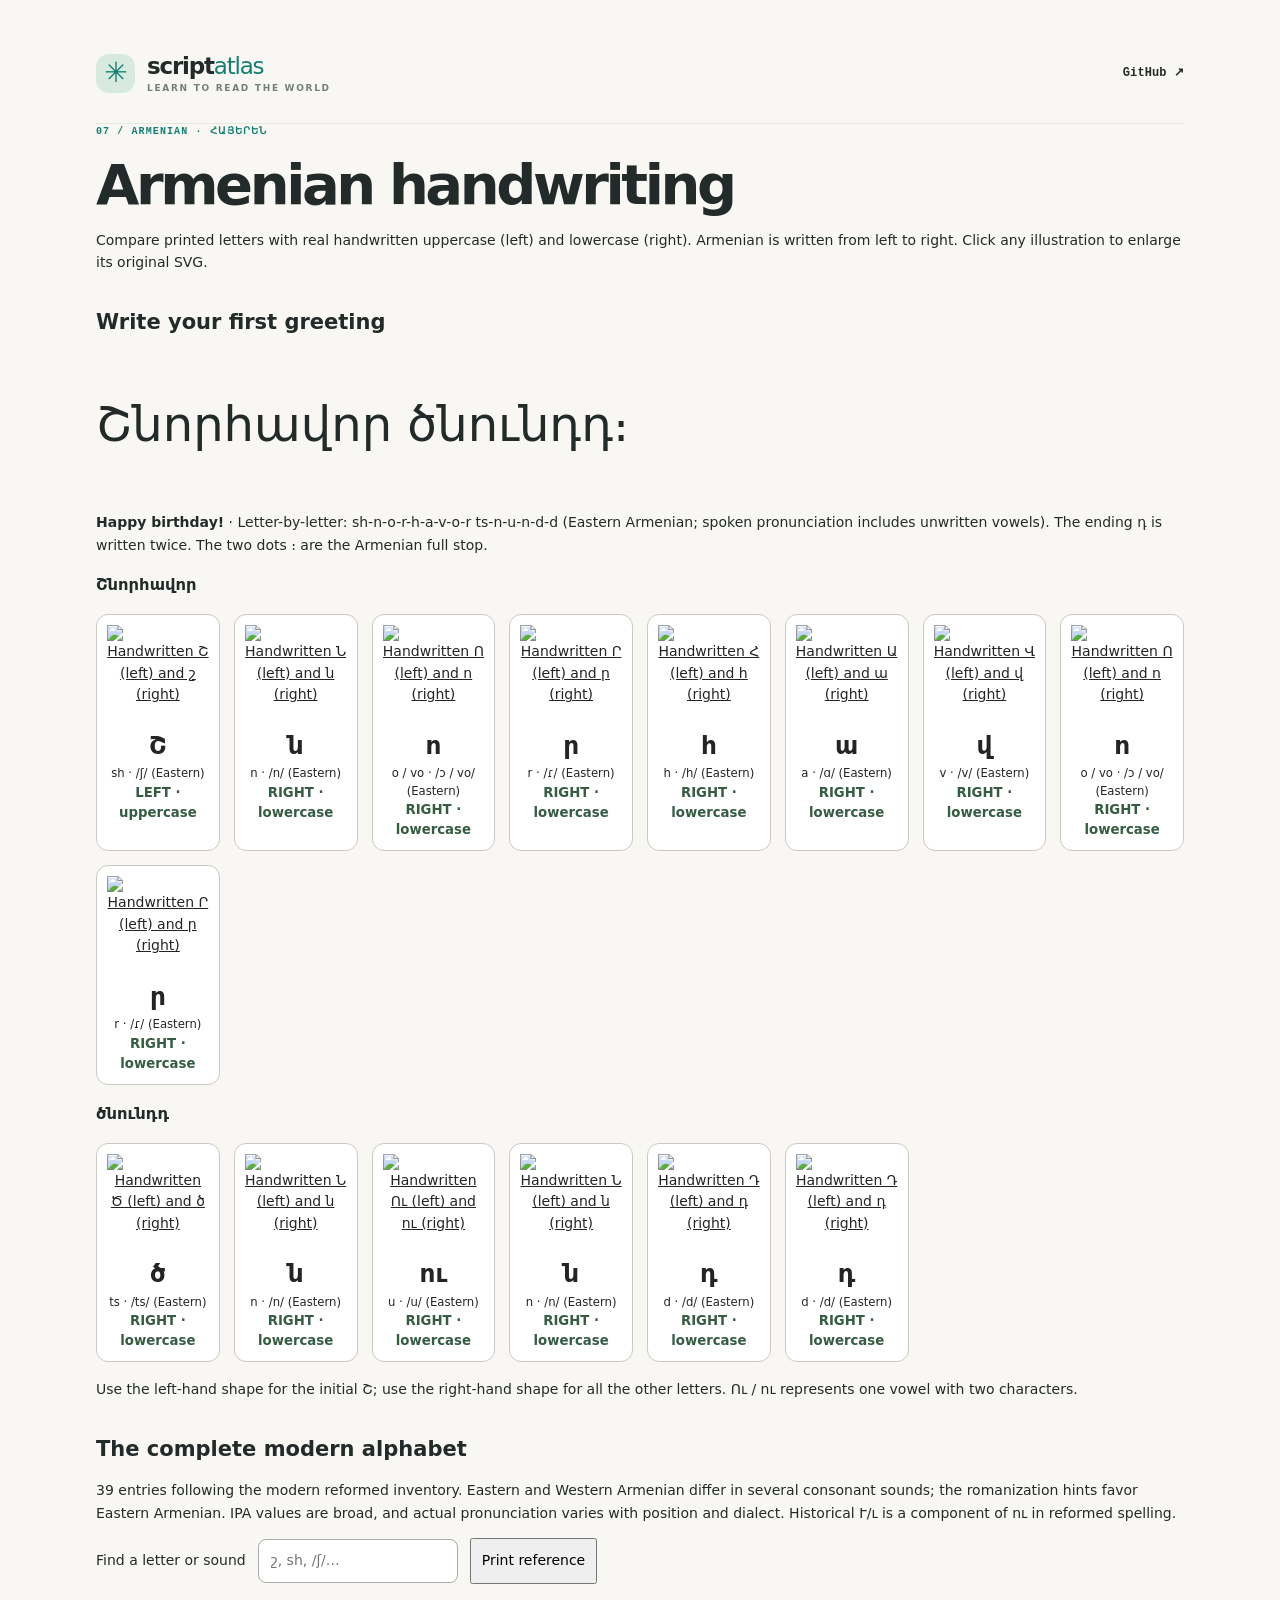
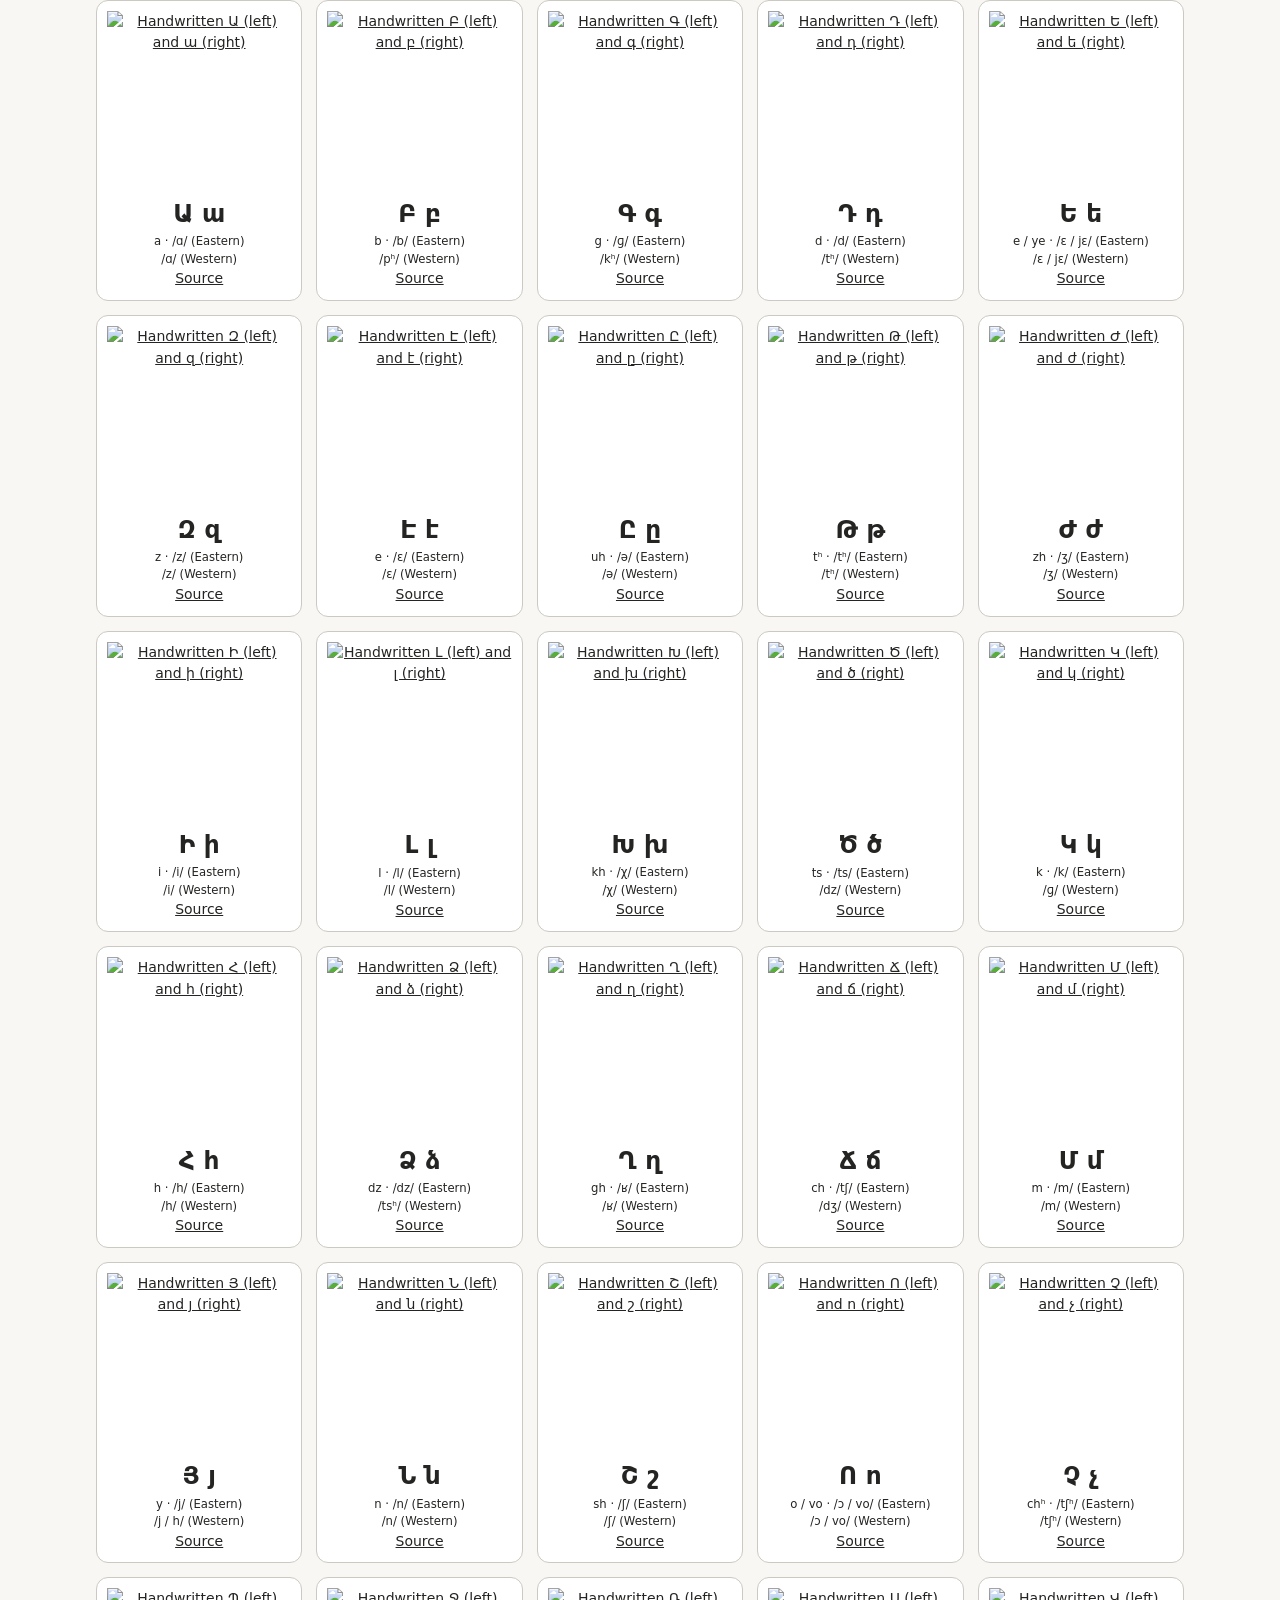
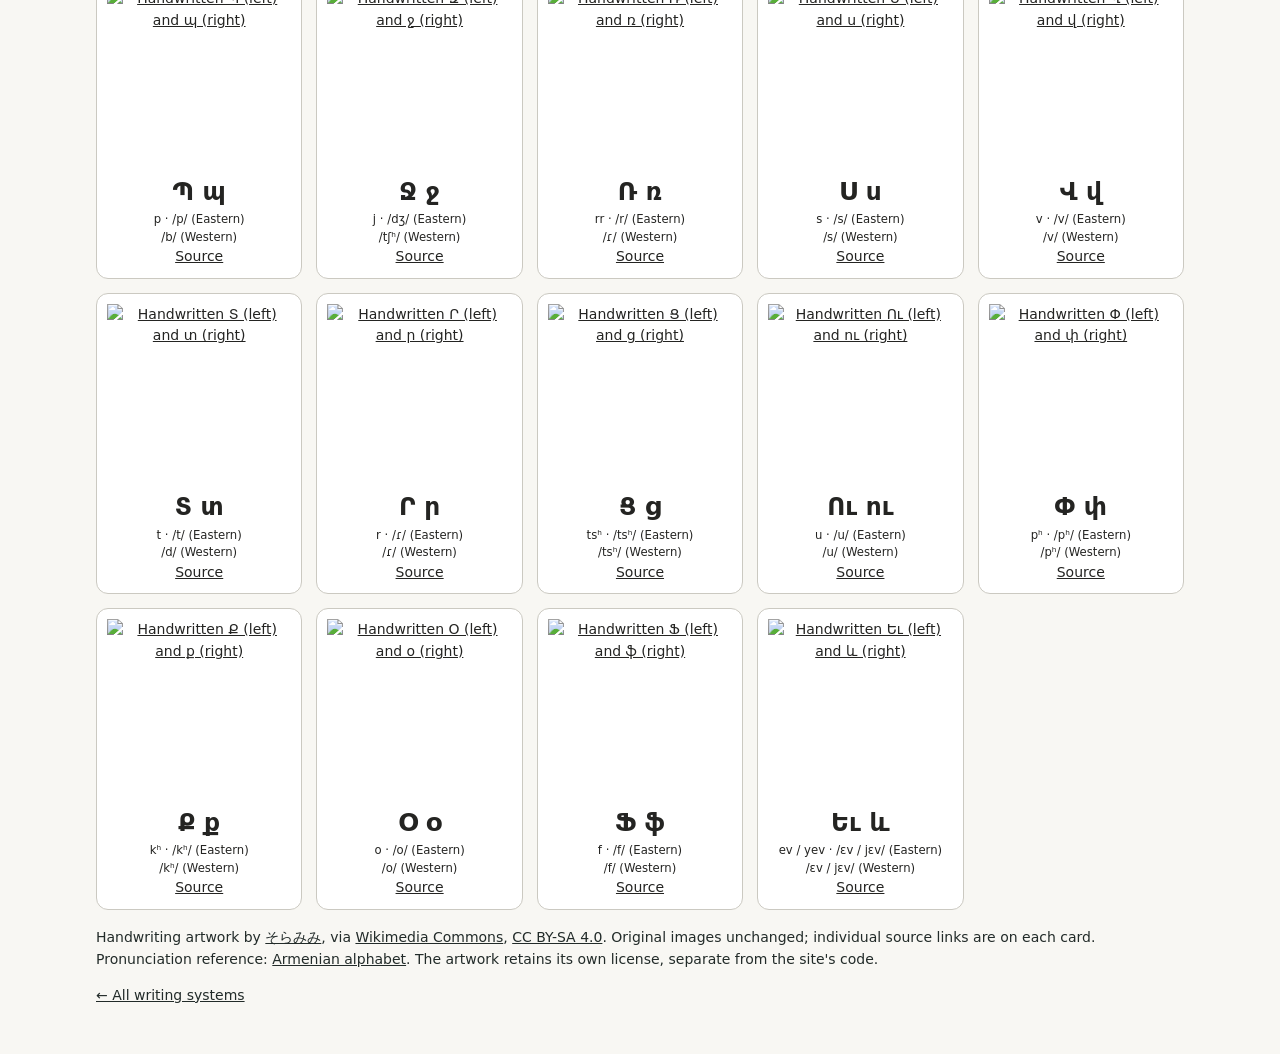
==== armenian/index.html @ c68df203 "Add Armenian handwriting reference and vendor image downloader" ====
<!doctype html>
<html lang="en">
<head>
<meta charset="utf-8">
<meta name="viewport" content="width=device-width, initial-scale=1">
<title>Armenian handwriting · Script Atlas</title>
<link rel="stylesheet" href="../styles.css">
<style>
  .armenian-page { max-width: 1120px; margin: auto; padding: 24px 16px 48px; }
  .armenian-page h1 { font-size: clamp(2rem,5vw,3.5rem); margin: 12px 0; }
  .armenian-page h2 { margin: 32px 0 10px; }
  .armenian-page p { line-height: 1.6; }
  .hand-grid { display:grid; grid-template-columns:repeat(auto-fit,minmax(175px,1fr)); gap:14px; margin:16px 0; }
  .phrase-grid { grid-template-columns:repeat(auto-fill,minmax(120px,1fr)); }
  .hand-card { border:1px solid #cbc9c1; border-radius:12px; padding:10px; background:#fff; color:#242422; text-align:center; min-width:0; }
  .hand-card img { display:block; width:100%; height:auto; aspect-ratio:1; background:white; }
  .hand-card strong { font-size:1.55rem; display:block; }
  .hand-card small { display:block; line-height:1.5; }
  .hand-card a { color:#242422; }
  .case-label { font-weight:700; font-size:.83rem; color:#365c42; }
  .phrase { font-size:clamp(1.7rem,5vw,3rem); line-height:1.5; }
  .hand-controls { display:flex; flex-wrap:wrap; gap:12px; align-items:center; }
  .hand-controls input { padding:10px 12px; border:1px solid #aaa; border-radius:8px; color:#222; background:white; min-width:0; }
  .hand-controls button { padding:10px; cursor:pointer; }
  @media(max-width:420px){.hand-grid{grid-template-columns:repeat(2,minmax(0,1fr));gap:8px}.hand-card{padding:6px}}
  @media print { .hand-controls, .site-header, .back-link {display:none!important} .hand-card {break-inside:avoid} .hand-grid {grid-template-columns:repeat(5,1fr)} }
</style>
<script src="handwriting.js" defer></script>
</head>
<body>
<div class="armenian-page">
<header class="site-header"><a class="brand" href="../"><span class="brand-glyph">✳</span><span>script<span class="brand-light">atlas</span><small>learn to read the world</small></span></a><a class="github-link" href="https://github.com/aeirya/learn-writing-systems">GitHub ↗</a></header>
<main>
<p class="kicker">07 / ARMENIAN · ՀԱՅԵՐԵՆ</p>
<h1>Armenian handwriting</h1>
<p>Compare printed letters with real handwritten uppercase (left) and lowercase (right). Armenian is written from left to right. Click any illustration to enlarge its original SVG.</p>
<section aria-labelledby="birthday">
<h2 id="birthday">Write your first greeting</h2>
<p class="phrase" lang="hy">Շնորհավոր ծնունդդ։</p>
<p><strong>Happy birthday!</strong> · Letter-by-letter: sh-n-o-r-h-a-v-o-r ts-n-u-n-d-d (Eastern Armenian; spoken pronunciation includes unwritten vowels). The ending դ is written twice. The two dots ։ are the Armenian full stop.</p>
<h3 lang="hy">Շնորհավոր</h3><div class="hand-grid phrase-grid" id="word-one"></div>
<h3 lang="hy">ծնունդդ</h3><div class="hand-grid phrase-grid" id="word-two"></div>
<p>Use the left-hand shape for the initial Շ; use the right-hand shape for all the other letters. Ու / ու represents one vowel with two characters.</p>
</section>
<section aria-labelledby="alphabet">
<h2 id="alphabet">The complete modern alphabet</h2>
<p>39 entries following the modern reformed inventory. Eastern and Western Armenian differ in several consonant sounds; the romanization hints favor Eastern Armenian. IPA values are broad, and actual pronunciation varies with position and dialect. Historical Ւ/ւ is a component of ու in reformed spelling.</p>
<div class="hand-controls"><label for="filter">Find a letter or sound</label><input type="search" id="filter" placeholder="շ, sh, /ʃ/…"><button type="button" id="print">Print reference</button></div>
<div id="alphabet-grid" class="hand-grid"></div>
<p id="empty" hidden>No matching letters.</p>
</section>
<footer>
<p>Handwriting artwork by <a href="https://commons.wikimedia.org/wiki/User:%E3%81%9D%E3%82%89%E3%81%BF%E3%81%BF">そらみみ</a>, via <a href="https://commons.wikimedia.org/wiki/Category:Armenian_handwritten_upper-_and_lower-case_pairs_with_font_lines">Wikimedia Commons</a>, <a href="https://creativecommons.org/licenses/by-sa/4.0/">CC BY-SA 4.0</a>. Original images unchanged; individual source links are on each card. Pronunciation reference: <a href="https://en.wikipedia.org/wiki/Armenian_alphabet#Alphabet">Armenian alphabet</a>. The artwork retains its own license, separate from the site's code.</p>
<a class="back-link" href="../">← All writing systems</a>
</footer>
</main></div>
</body>
</html>
---- styles.css ----
:root{color-scheme:light;--bg:#f8f7f3;--surface:#fff;--ink:#222b29;--muted:#72807c;--line:#e6e7e1;--accent:#167e70;--accent-soft:#e2f4ed;--orange:#ee925c;--blue:#5586b8;--shadow:0 5px 24px rgba(28,40,33,.035);--font: "DM Sans",system-ui,-apple-system,sans-serif;--mono:"IBM Plex Mono",ui-monospace,monospace}
*{box-sizing:border-box}html{scroll-behavior:smooth}body{margin:0;background:var(--bg);color:var(--ink);font:14px/1.55 var(--font)}button,input{font:inherit}button{cursor:pointer}button:focus-visible,a:focus-visible,input:focus-visible{outline:3px solid #64b8a7;outline-offset:3px}a{color:inherit}.site-shell{max-width:1500px;margin:auto;padding:0 54px}.site-header{display:flex;align-items:center;justify-content:space-between;min-height:100px;border-bottom:1px solid var(--line)}.brand{text-decoration:none;display:flex;align-items:center;gap:12px;font-size:23px;font-weight:700;letter-spacing:-1.2px;line-height:1.08}.brand-glyph{display:flex;width:39px;height:39px;align-items:center;justify-content:center;border-radius:13px;background:#d8eae0;color:#167e70;font-size:28px;font-weight:400}.brand-light{font-weight:400;color:var(--accent)}.brand small{display:block;font-size:9px;letter-spacing:1.7px;font-weight:700;color:var(--muted);margin-top:5px;text-transform:uppercase}.header-actions{display:flex;align-items:center;gap:24px}.header-meta,.github-link,.kicker,.search-label,.section-label,.stat-box span,.footer{font-family:var(--mono);font-size:10px;letter-spacing:1.1px}.header-meta{color:var(--muted)}.github-link{text-decoration:none;font-weight:600;letter-spacing:.1px;font-size:12px}.github-link:hover{color:var(--accent)}.icon-btn{width:35px;height:35px;background:var(--surface);border:1px solid var(--line);border-radius:10px;color:var(--ink);font-size:20px}.intro{display:flex;position:relative;justify-content:space-between;align-items:center;min-height:287px;padding:40px 8px 42px;overflow:hidden}.kicker{font-weight:600;color:var(--accent);margin:0 0 14px}.spark{color:var(--orange)}h1{font-size:clamp(39px,4.1vw,64px);letter-spacing:-3.4px;font-weight:700;line-height:1.09;margin:0}h1 em{font-style:normal;color:var(--accent)}.intro-copy{max-width:590px;font-size:14px;color:#64716c;line-height:1.8;margin:19px 0 0}.intro-decor{position:relative;display:flex;align-items:center;gap:0;justify-content:flex-end;width:35%;height:205px;flex-shrink:0;color:#a3b8ab}.intro-decor span{position:absolute;font:700 104px Georgia,serif;opacity:.63;transform:rotate(-11deg)}.intro-decor span:nth-child(1){right:225px;top:-23px;color:#9dcbbc}.intro-decor span:nth-child(2){right:124px;top:40px;color:#e1bb96;font-family:"Noto Nastaliq Urdu",serif}.intro-decor span:nth-child(3){right:45px;top:-30px;color:#b1b7d2}.intro-decor span:nth-child(4){right:0;top:75px;color:#bcc0a1}.script-nav{display:flex;gap:5px;overflow-x:auto;border-bottom:1px solid var(--line);padding:0 0 0;scrollbar-width:thin}.script-tab{border:0;border-bottom:3px solid transparent;display:inline-flex;align-items:center;justify-content:center;gap:11px;padding:15px 19px 18px;white-space:nowrap;background:none;color:#7c8982;font-size:21px;line-height:1.2;transition:color .2s,background .2s}.script-tab span{font:600 13px var(--font)}.script-tab:hover{color:var(--accent);background:var(--accent-soft)}.script-tab.active{color:var(--accent);border-bottom-color:var(--accent);background:linear-gradient(0deg,rgba(18,124,105,.055),transparent)}.compare-tab{margin-left:auto}.workspace{display:grid;grid-template-columns:268px minmax(0,1fr);gap:32px;padding:32px 0 50px}.sidebar{display:flex;flex-direction:column;gap:17px}.panel{border:1px solid var(--line);border-radius:15px;background:var(--surface);padding:22px;box-shadow:var(--shadow)}.panel-head{display:flex;justify-content:space-between;align-items:center;margin-bottom:21px}.panel h2{font-size:16px;margin:0;letter-spacing:-.45px}.quiet-btn{border:0;background:none;color:var(--accent);font-weight:600;font-size:12px}.search-label,.section-label{display:block;color:#8a9790;font-size:10px;font-weight:600;margin-bottom:11px}.search-wrap{display:flex;align-items:center;background:var(--bg);border:1px solid var(--line);border-radius:9px;margin-bottom:24px;color:#9ca8a0}.search-wrap span{font-size:23px;padding:0 0 2px 13px}.search-wrap input{width:100%;min-width:0;border:none;background:transparent;padding:12px 10px;outline:none;color:var(--ink);font-size:12px}.search-wrap:focus-within{border-color:var(--accent)}.filter-list{display:flex;flex-direction:column;gap:8px}.filter-list label{display:flex;align-items:center;gap:12px;cursor:pointer;font-size:12px;padding:6px 0}.filter-list input{appearance:none;width:16px;height:16px;border:1.5px solid #b7c6be;border-radius:50%;margin:0;position:relative;flex-shrink:0}.filter-list input:checked{border:5px solid var(--accent)}.divider{height:1px;background:var(--line);margin:25px 0}.setting{display:flex;align-items:center;justify-content:space-between;gap:10px;margin:0 0 17px;cursor:pointer;font-size:12px;font-weight:600}.setting:last-child{margin-bottom:0}.setting small{display:block;font-weight:400;color:var(--muted);margin-top:2px;font-size:10px;line-height:1.4}.setting input{appearance:none;width:31px;height:18px;flex-shrink:0;border-radius:15px;background:#d9dfdb;position:relative;transition:background .2s;cursor:pointer}.setting input:before{content:"";position:absolute;background:white;width:12px;height:12px;top:3px;left:3px;border-radius:50%;transition:transform .2s;box-shadow:0 1px 3px #0002}.setting input:checked{background:var(--accent)}.setting input:checked:before{transform:translateX(13px)}.practice-panel{background:#e9f2eb;border-color:#dce9dd}.practice-panel .panel-head{margin-bottom:3px}.practice-lead{font-size:12px;color:#687b70;margin:0}.mini-star{color:var(--accent);font-size:22px}.practice-char{height:129px;display:flex;justify-content:center;align-items:center;font-family:Georgia,serif;font-size:69px;line-height:1.7;color:#226755;direction:auto}.practice-answer{text-align:center;min-height:46px;font-size:12px;color:#516d5f;display:flex;align-items:center;justify-content:center}.practice-actions{display:flex;gap:6px}.primary-btn,.secondary-btn{padding:10px 10px;border-radius:8px;font-weight:700;font-size:11px;border:1px solid var(--accent)}.primary-btn{background:var(--accent);color:white;flex:1}.secondary-btn{background:transparent;color:var(--accent)}.primary-btn:hover{filter:brightness(.94)}.tiny-note{text-align:center;color:#809286;font-size:10px;margin:12px 0 0}.content{min-width:0}.script-heading{display:flex;justify-content:space-between;align-items:center;gap:22px;margin-bottom:23px}.script-heading h2{font-size:clamp(25px,2.8vw,36px);line-height:1.2;letter-spacing:-1.2px;margin:0}.script-heading .kicker{margin-bottom:7px}.script-desc{color:var(--muted);max-width:650px;line-height:1.7;margin:11px 0 0;font-size:13px}.stat-box{border:1px solid var(--line);background:var(--surface);border-radius:11px;min-width:94px;height:89px;display:flex;flex-direction:column;align-items:center;justify-content:center;flex-shrink:0}.stat-box strong{font-family:var(--mono);font-size:30px;color:var(--accent);font-weight:600;line-height:1.2}.stat-box span{color:var(--muted);font-size:9px;margin-top:4px}.insight-strip{display:grid;grid-template-columns:repeat(3,minmax(0,1fr));gap:12px;margin-bottom:25px}.insight{border:1px solid var(--line);border-radius:12px;background:#ffffffa8;padding:17px;min-height:99px}.insight .insight-icon{color:var(--accent);font-size:17px;display:block;line-height:1}.insight h3{font-size:12px;margin:9px 0 3px}.insight p{font-size:11px;line-height:1.5;margin:0;color:var(--muted)}.toolbar{display:flex;justify-content:space-between;align-items:center;border-bottom:1px solid var(--line);margin-bottom:17px;padding-bottom:13px;gap:10px}.count-text{font-size:12px;color:var(--muted)}.count-text strong{font-family:var(--mono);color:var(--ink);font-size:15px}.count-text #savedCount{color:var(--accent);margin-left:10px}.view-switch{display:flex;border:1px solid var(--line);border-radius:9px;background:var(--surface);padding:3px}.view-switch button{border:0;padding:7px 12px;background:none;color:var(--muted);font-size:11px;border-radius:6px}.view-switch button[aria-pressed="true"]{background:var(--accent-soft);color:var(--accent);font-weight:700}.letter-grid{display:grid;grid-template-columns:repeat(auto-fill,minmax(168px,1fr));gap:12px}.letter-card{min-width:0;border:1px solid var(--line);border-radius:12px;background:var(--surface);padding:13px 15px 14px;box-shadow:var(--shadow);position:relative;display:flex;flex-direction:column;transition:border-color .15s,transform .15s}.letter-card:hover{border-color:#b6d8c9;transform:translateY(-2px)}.card-top{display:flex;align-items:center;justify-content:space-between;min-height:23px}.card-index{font:500 10px var(--mono);color:#abb3ae}.card-actions{display:flex;gap:4px}.card-actions button{border:0;color:#a0aca5;background:none;font-size:17px;padding:0 3px;line-height:1.1}.card-actions button:hover,.card-actions button.is-saved{color:#d39b37}.card-actions .copy-btn:hover{color:var(--accent)}.card-letter{height:92px;display:flex;align-items:center;justify-content:center;font:600 52px/1.55 Georgia,serif;direction:auto;overflow:visible;word-break:break-word}.urdu-font{font-family:"Noto Nastaliq Urdu","Noto Naskh Arabic",serif!important;font-weight:400!important;line-height:2.4!important}.sorani-font{font-family:"Noto Naskh Arabic",serif!important;line-height:1.8!important}.hebrew-font{font-family:"Noto Sans Hebrew",serif!important;line-height:1.4!important}.letter-card .urdu-font{font-size:40px;line-height:2.2!important}.letter-card .sorani-font{font-size:53px}.letter-card .hebrew-font{font-size:51px}.card-name{font-weight:700;font-size:13px;margin:3px 0 1px}.card-sound{font:500 11px var(--mono);color:var(--accent);min-height:19px}.card-example{border-top:1px solid var(--line);padding-top:9px;margin-top:13px;display:flex;align-items:center;gap:8px;justify-content:space-between;min-height:37px;font-size:11px;color:var(--muted)}.card-example .native-example{font-size:16px;color:var(--ink)}.card-example .urdu-font{font-size:15px;line-height:2.2!important}.card-example .sorani-font{font-size:20px}.card-example .hebrew-font{font-size:16px}.card-persian{font-size:11px;color:#8c9291;margin-top:8px;min-height:17px}.persian-script{font-family:"Noto Naskh Arabic",serif;direction:rtl;font-size:17px;color:#b7815b}.card-note{font-size:10px;color:#87918e;margin:6px 0 0;line-height:1.5}.kind-tag{color:#7d9290;font:500 9px var(--mono);letter-spacing:.2px}.letter-card .study-hidden .hint-content{filter:blur(5px);user-select:none}.letter-card .study-hidden.revealed .hint-content{filter:none;user-select:auto}.reveal-hint{border:none;background:var(--accent-soft);border-radius:5px;color:var(--accent);font-size:10px;padding:5px 8px;margin-top:8px;align-self:flex-start}.table-scroll{overflow-x:auto;background:var(--surface);border:1px solid var(--line);border-radius:12px}.alphabet-table{border-collapse:collapse;width:100%;min-width:670px;font-size:12px}.alphabet-table th{text-align:left;padding:13px 15px;background:var(--accent-soft);color:#496c61;font:600 10px var(--mono);letter-spacing:.5px;white-space:nowrap}.alphabet-table td{padding:11px 15px;border-top:1px solid var(--line);vertical-align:middle}.alphabet-table tr:hover td{background:var(--bg)}.alphabet-table .table-glyph{font-size:26px;line-height:1.5;min-width:75px}.alphabet-table .table-glyph.urdu-font{font-size:22px;line-height:2.2!important}.alphabet-table .table-glyph.sorani-font{font-size:28px}.alphabet-table .table-glyph.hebrew-font{font-size:27px}.alphabet-table .table-native{font-size:17px}.alphabet-table .table-native.urdu-font{font-size:15px;line-height:2!important}.alphabet-table .table-native.hebrew-font{font-size:17px}.alphabet-table .table-native.sorani-font{font-size:19px}.alphabet-table .save-btn{border:0;background:transparent;color:#b8c3bd;font-size:20px}.alphabet-table .save-btn.is-saved{color:#d69d32}.reading-note{background:#f0f2ed;border-left:3px solid #a3c5b4;border-radius:0 8px 8px 0;color:#6d7d74;font-size:11px;line-height:1.7;padding:12px 15px;margin-top:22px}.empty-state{padding:60px 20px;text-align:center;border:1px dashed var(--line);border-radius:12px;color:var(--muted)}.compare-view{padding:36px 0 60px}.sound-pills{display:flex;flex-wrap:wrap;gap:8px;margin:30px 0 26px}.sound-pills button{border:1px solid var(--line);border-radius:99px;padding:8px 15px;font:600 13px var(--mono);background:var(--surface);color:var(--ink)}.sound-pills button.active{background:var(--accent);color:white;border-color:var(--accent)}.compare-grid{display:grid;grid-template-columns:repeat(3,minmax(0,1fr));gap:14px}.compare-card{background:var(--surface);border:1px solid var(--line);border-radius:13px;padding:20px;min-height:175px}.compare-card small{color:var(--muted);font:600 11px var(--mono)}.compare-glyph{font:500 55px Georgia,serif;color:var(--accent);min-height:85px;display:flex;align-items:center;line-height:1.7}.compare-gloss{font-size:12px;color:var(--muted)}.footer{display:flex;justify-content:space-between;align-items:center;border-top:1px solid var(--line);padding:24px 0 35px;color:var(--muted);font-size:10px;gap:16px}.footer-sep{color:var(--accent)}.toast{position:fixed;bottom:22px;left:50%;transform:translate(-50%,15px);opacity:0;pointer-events:none;background:#1f3d33;color:white;padding:10px 19px;border-radius:100px;font-size:12px;box-shadow:0 7px 30px #0002;transition:opacity .2s,transform .2s;z-index:4}.toast.show{opacity:1;transform:translate(-50%,0)}[hidden]{display:none!important}
body.dark{color-scheme:dark;--bg:#15201e;--surface:#1c2a27;--ink:#e7f0eb;--muted:#a3b2ab;--line:#33443e;--accent:#65d2b7;--accent-soft:#274439;--shadow:0 5px 24px #0002}body.dark .intro-copy{color:var(--muted)}body.dark .header-meta{color:var(--muted)}body.dark .brand-glyph{background:#284b40}body.dark .insight{background:var(--surface)}body.dark .practice-panel{background:#213d34;border-color:#315a4a}body.dark .practice-lead,body.dark .practice-answer{color:#b8d4c6}body.dark .reading-note{background:#1f312a;color:var(--muted)}body.dark .search-wrap{color:var(--muted)}body.dark .alphabet-table th{color:var(--accent)}body.dark .letter-card:hover{border-color:#5b9c81}body.dark .card-persian{color:var(--muted)}
@media(max-width:1050px){.site-shell{padding:0 28px}.workspace{grid-template-columns:235px minmax(0,1fr);gap:20px}.script-tab{padding:13px}.letter-grid{grid-template-columns:repeat(auto-fill,minmax(155px,1fr))}.intro-decor{opacity:.45}}@media(max-width:760px){.site-shell{padding:0 16px}.site-header{min-height:76px}.header-meta{display:none}.intro{min-height:auto;padding:31px 0 37px}.intro-decor{display:none}h1{letter-spacing:-2px}.script-nav{margin:0 -16px;padding-left:16px}.workspace{grid-template-columns:1fr;padding-top:20px}.sidebar{display:grid;grid-template-columns:1fr 1fr;align-items:start;gap:12px}.panel{padding:17px}.script-heading{margin-top:8px}.insight-strip{grid-template-columns:1fr 1fr}.insight:last-child{grid-column:1/-1}.compare-grid{grid-template-columns:repeat(2,minmax(0,1fr))}.footer{flex-wrap:wrap}.script-tab{gap:7px}.script-tab span{font-size:11px}}@media(max-width:540px){.sidebar{grid-template-columns:1fr}.panel:first-child{display:grid;grid-template-columns:1fr 1fr;gap:0 16px}.panel:first-child .panel-head,.panel:first-child .divider,.panel:first-child .section-label,.panel:first-child .search-label,.panel:first-child .search-wrap{grid-column:1/-1}.panel:first-child .filter-list{grid-column:1/-1;display:grid;grid-template-columns:1fr 1fr;margin-bottom:7px}.panel:first-child .setting{grid-column:1/-1}.practice-panel .practice-char{height:95px}.letter-grid{grid-template-columns:repeat(2,minmax(0,1fr));gap:9px}.letter-card{padding:10px 11px}.card-letter{height:83px;font-size:46px}.card-persian{font-size:10px}.script-heading h2{font-size:26px}.stat-box{min-width:71px;height:75px}.stat-box strong{font-size:24px}.insight-strip{gap:8px}.insight{padding:13px}.compare-grid{gap:8px}.compare-card{padding:13px;min-height:145px}.compare-glyph{font-size:43px}.toolbar{flex-wrap:wrap}.github-link{font-size:10px}.header-actions{gap:12px}}
@media(prefers-reduced-motion:reduce){*{scroll-behavior:auto!important;transition:none!important}}

/* Optional schematic joining-shape previews for Arabic-derived scripts. */
.join-forms{display:grid;grid-template-columns:repeat(4,minmax(0,1fr));gap:3px;margin-top:12px;padding-top:9px;border-top:1px dashed var(--line);direction:ltr}
.join-form{display:flex;flex-direction:column;align-items:center;justify-content:flex-start;min-width:0}
.join-form small{font:500 8px var(--mono);color:var(--muted)}
.join-form span{display:flex;align-items:center;justify-content:center;min-height:41px;font-size:20px;white-space:nowrap;color:var(--accent);line-height:1.9!important}
.join-form span.urdu-font{font-size:16px;line-height:2.5!important;min-height:53px}
.alphabet-table .join-forms{margin:0;padding:0;min-width:165px;border:0}
.alphabet-table .join-form span{font-size:17px}
.alphabet-table .join-form span.urdu-font{font-size:15px}
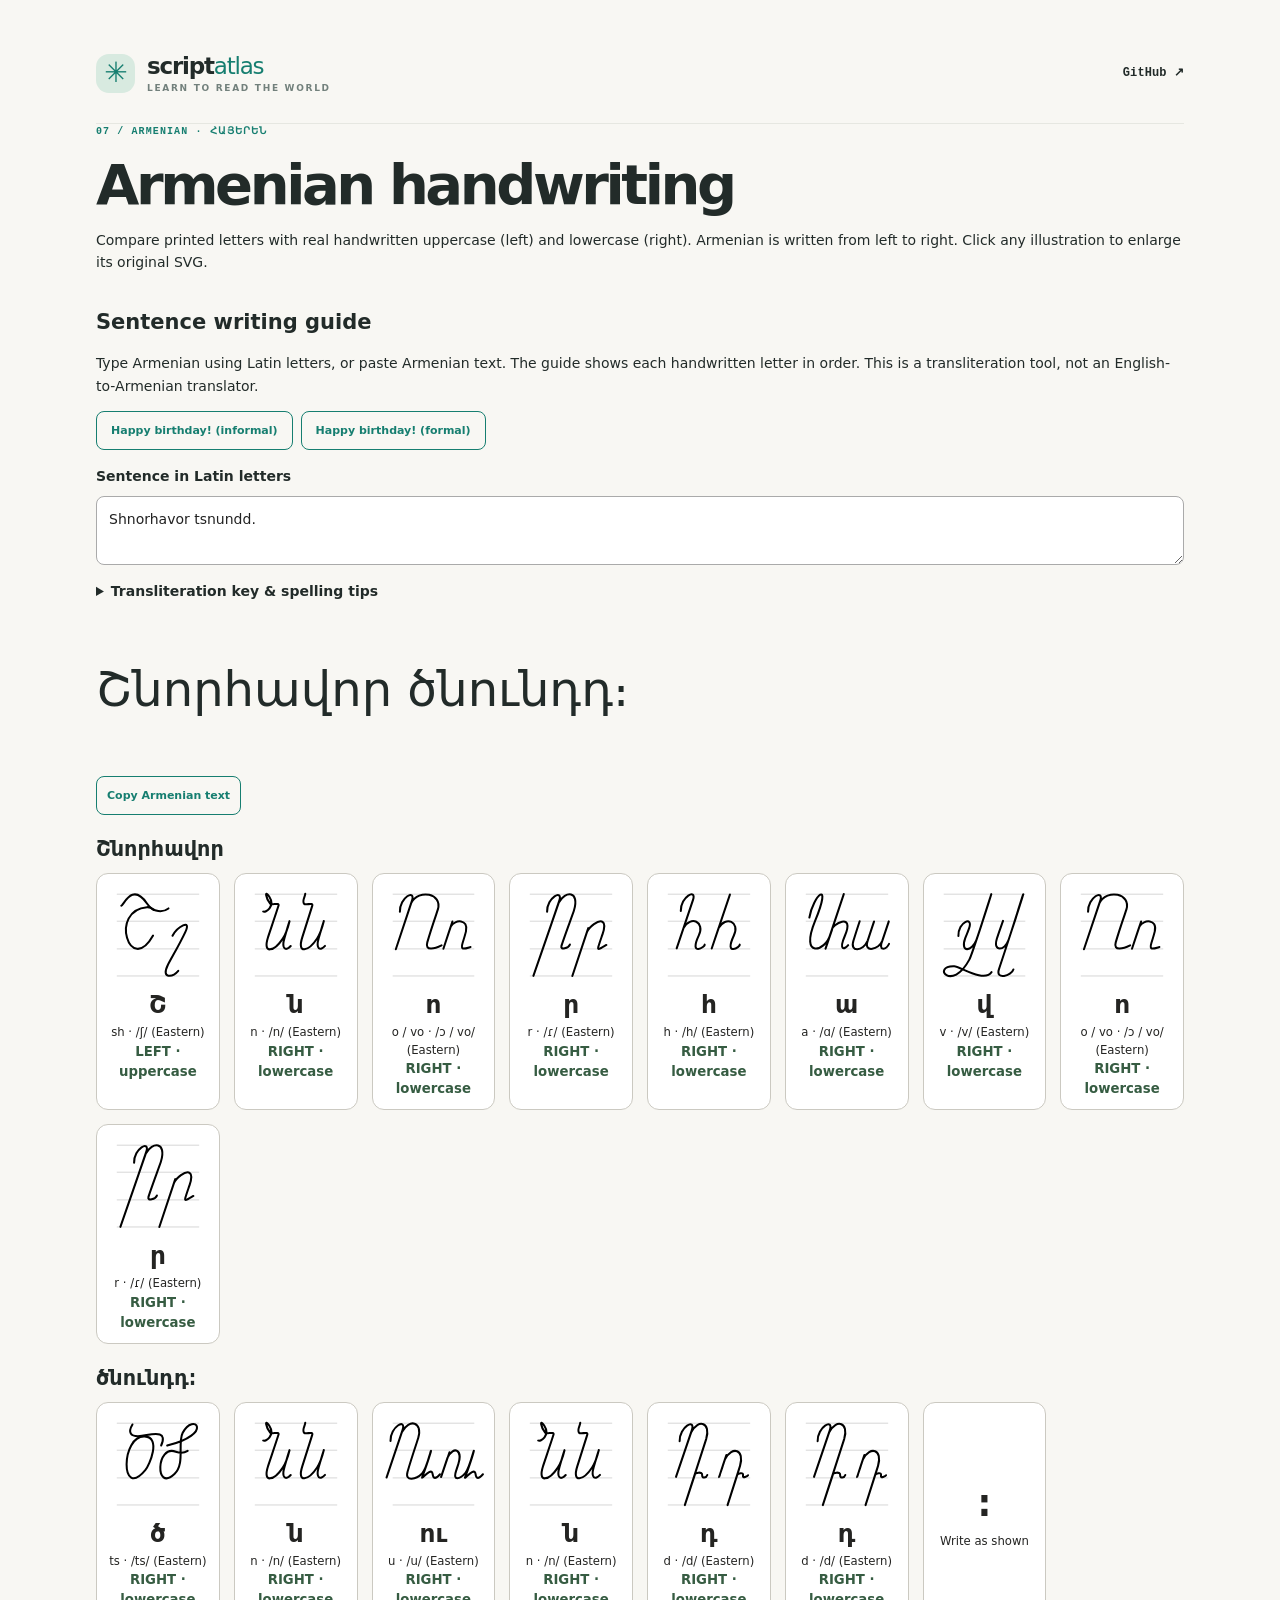
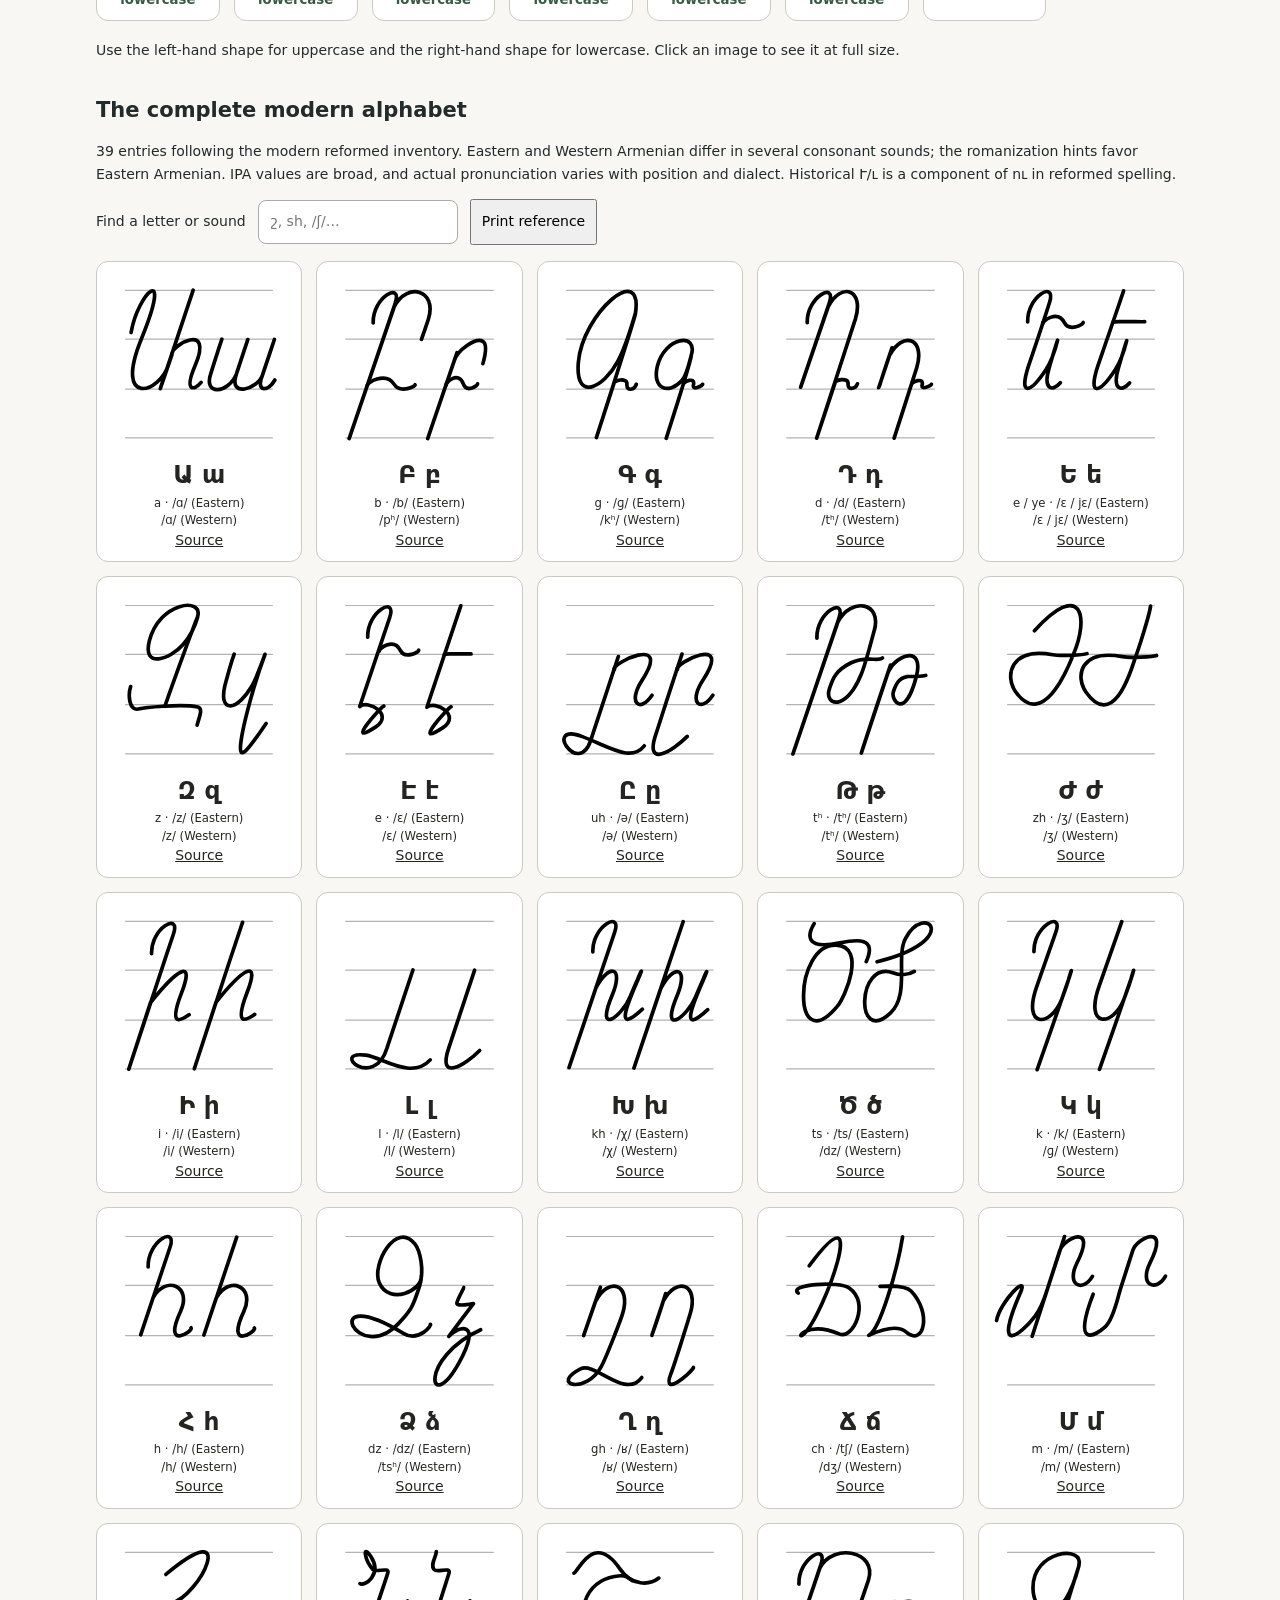
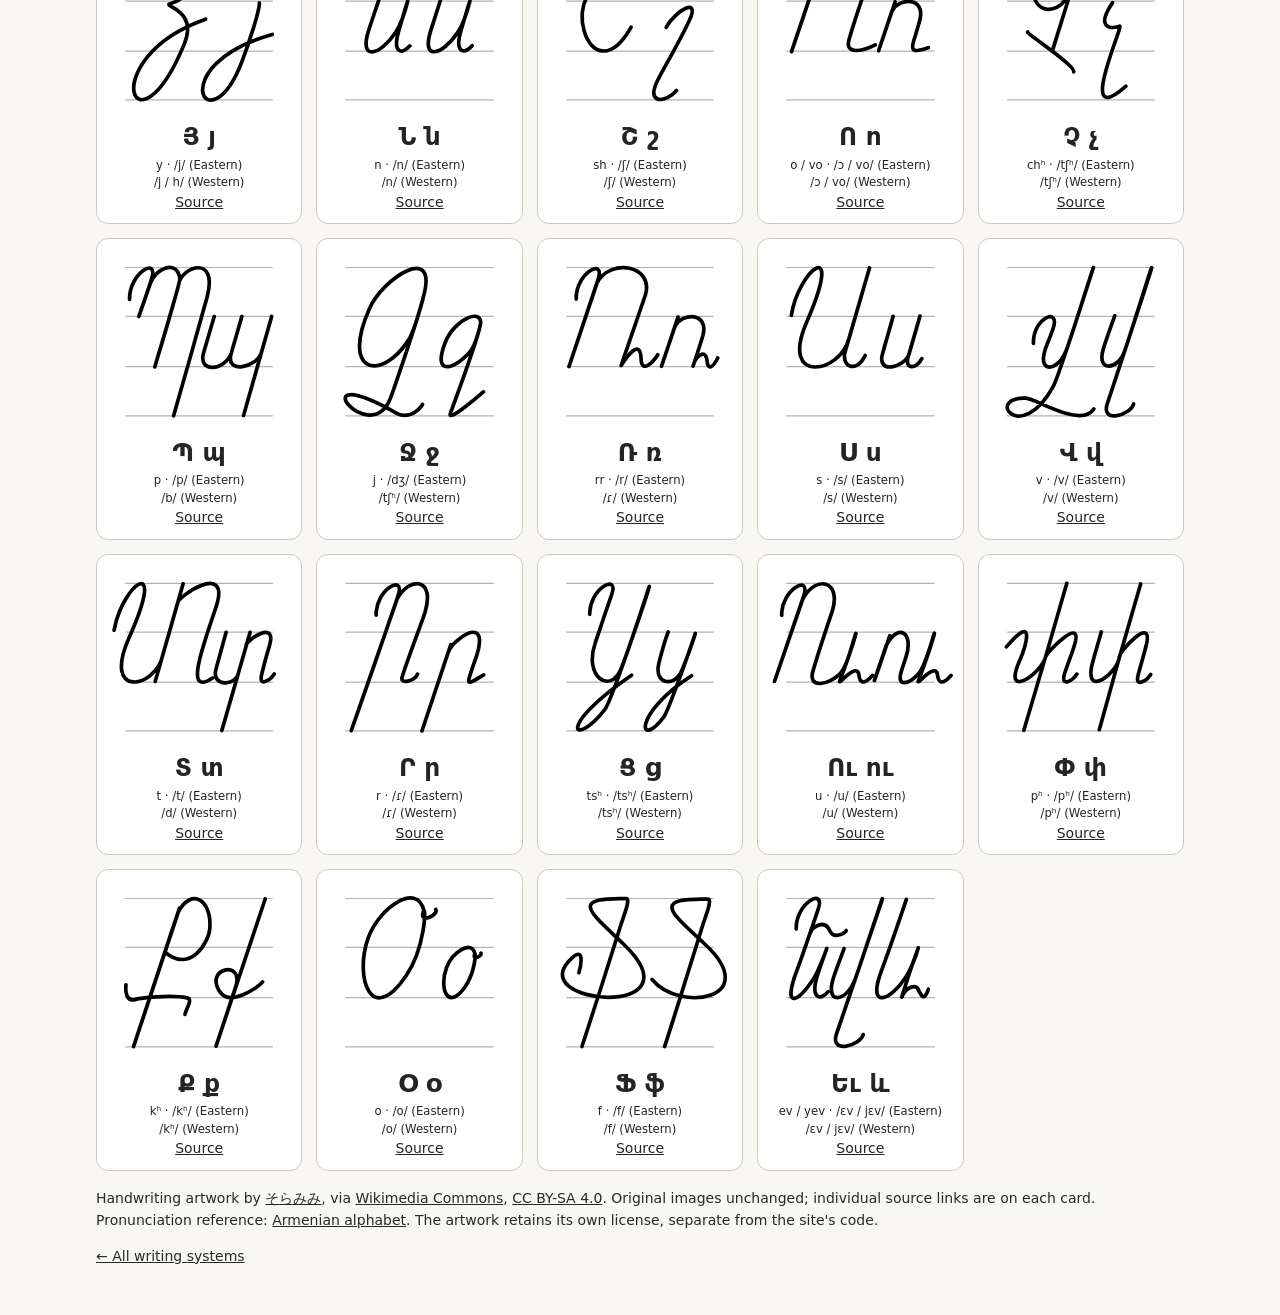
==== commit 9dd28ad1: "Make Armenian handwriting showcase an interactive sentence guide" ====
--- a/armenian/index.html
+++ b/armenian/index.html
@@ -22,6 +22,22 @@
   .hand-controls { display:flex; flex-wrap:wrap; gap:12px; align-items:center; }
   .hand-controls input { padding:10px 12px; border:1px solid #aaa; border-radius:8px; color:#222; background:white; min-width:0; }
   .hand-controls button { padding:10px; cursor:pointer; }
+  .guide-presets { display:flex; flex-wrap:wrap; gap:8px; margin:14px 0; }
+  .guide-presets button { padding:10px 14px; border-radius:8px; cursor:pointer; }
+  .guide-input { display:grid; gap:8px; margin:16px 0; }
+  .guide-input textarea { width:100%; box-sizing:border-box; padding:12px; border:1px solid #aaa; border-radius:8px; background:#fff; color:#222; font:inherit; resize:vertical; }
+  .roman-help { margin:12px 0; }
+  .roman-help summary { cursor:pointer; font-weight:600; }
+  .roman-key { display:flex; flex-wrap:wrap; gap:6px; }
+  .roman-key span { border:1px solid #aaa; border-radius:5px; padding:4px 7px; font-size:.9rem; }
+  .guide-word { margin:18px 0; }
+  .guide-word h3 { font-size:1.3rem; margin:0 0 8px; }
+  .guide-word .hand-grid { margin:0; }
+  .symbol-card { display:flex; flex-direction:column; align-items:center; justify-content:center; min-height:95px; }
+  .symbol-card strong { font-size:2.4rem; }
+  #sentence-warning { color:#98511a; font-weight:600; }
+  #sentence-preview { overflow-wrap:anywhere; }
+  @media print { .guide-presets, .guide-input, .roman-help {display:none!important} }
   @media(max-width:420px){.hand-grid{grid-template-columns:repeat(2,minmax(0,1fr));gap:8px}.hand-card{padding:6px}}
   @media print { .hand-controls, .site-header, .back-link {display:none!important} .hand-card {break-inside:avoid} .hand-grid {grid-template-columns:repeat(5,1fr)} }
 </style>
@@ -34,13 +50,25 @@
 <p class="kicker">07 / ARMENIAN · ՀԱՅԵՐԵՆ</p>
 <h1>Armenian handwriting</h1>
 <p>Compare printed letters with real handwritten uppercase (left) and lowercase (right). Armenian is written from left to right. Click any illustration to enlarge its original SVG.</p>
-<section aria-labelledby="birthday">
-<h2 id="birthday">Write your first greeting</h2>
-<p class="phrase" lang="hy">Շնորհավոր ծնունդդ։</p>
-<p><strong>Happy birthday!</strong> · Letter-by-letter: sh-n-o-r-h-a-v-o-r ts-n-u-n-d-d (Eastern Armenian; spoken pronunciation includes unwritten vowels). The ending դ is written twice. The two dots ։ are the Armenian full stop.</p>
-<h3 lang="hy">Շնորհավոր</h3><div class="hand-grid phrase-grid" id="word-one"></div>
-<h3 lang="hy">ծնունդդ</h3><div class="hand-grid phrase-grid" id="word-two"></div>
-<p>Use the left-hand shape for the initial Շ; use the right-hand shape for all the other letters. Ու / ու represents one vowel with two characters.</p>
+<section aria-labelledby="writing-guide">
+<h2 id="writing-guide">Sentence writing guide</h2>
+<p>Type Armenian using Latin letters, or paste Armenian text. The guide shows each handwritten letter in order. This is a transliteration tool, not an English-to-Armenian translator.</p>
+<div class="guide-presets" id="presets" aria-label="Example sentences"></div>
+<div class="guide-input">
+<label for="sentence"><strong>Sentence in Latin letters</strong></label>
+<textarea id="sentence" rows="2" maxlength="240" spellcheck="false" autocomplete="off" aria-describedby="roman-help" placeholder="Shnorhavor tsnundd."></textarea>
+</div>
+<details id="roman-help" class="roman-help">
+<summary>Transliteration key &amp; spelling tips</summary>
+<p>These are Eastern Armenian letter-by-letter conventions, not automatic phonetic spelling. Capitalize a Latin letter or digraph to get its uppercase Armenian form. At the start of a word, <code>ye</code> and <code>vo</code> give ե and ո. A period becomes the Armenian full stop (։).</p>
+<div id="roman-key" class="roman-key"></div>
+<p>Use <code>ch'</code>, <code>ts'</code>, <code>t'</code>, <code>p'</code>, <code>k'</code> for aspirated consonants. <code>uh</code> (or ë) writes ը; <code>eh</code> writes է; <code>oh</code> writes օ; <code>ew</code> writes և. <code>u</code> writes the two-character vowel ու. For ambiguous spellings, type or paste the exact Armenian letter. Spoken vowels may be unwritten, so check unfamiliar words against a dictionary.</p>
+</details>
+<p class="phrase" lang="hy" id="sentence-preview" aria-live="polite"></p>
+<p id="sentence-warning" role="status" hidden></p>
+<div class="hand-controls"><button type="button" class="secondary-btn" id="copy-sentence">Copy Armenian text</button><span id="copy-status" role="status"></span></div>
+<div id="sentence-guide"></div>
+<p>Use the left-hand shape for uppercase and the right-hand shape for lowercase. Click an image to see it at full size.</p>
 </section>
 <section aria-labelledby="alphabet">
 <h2 id="alphabet">The complete modern alphabet</h2>
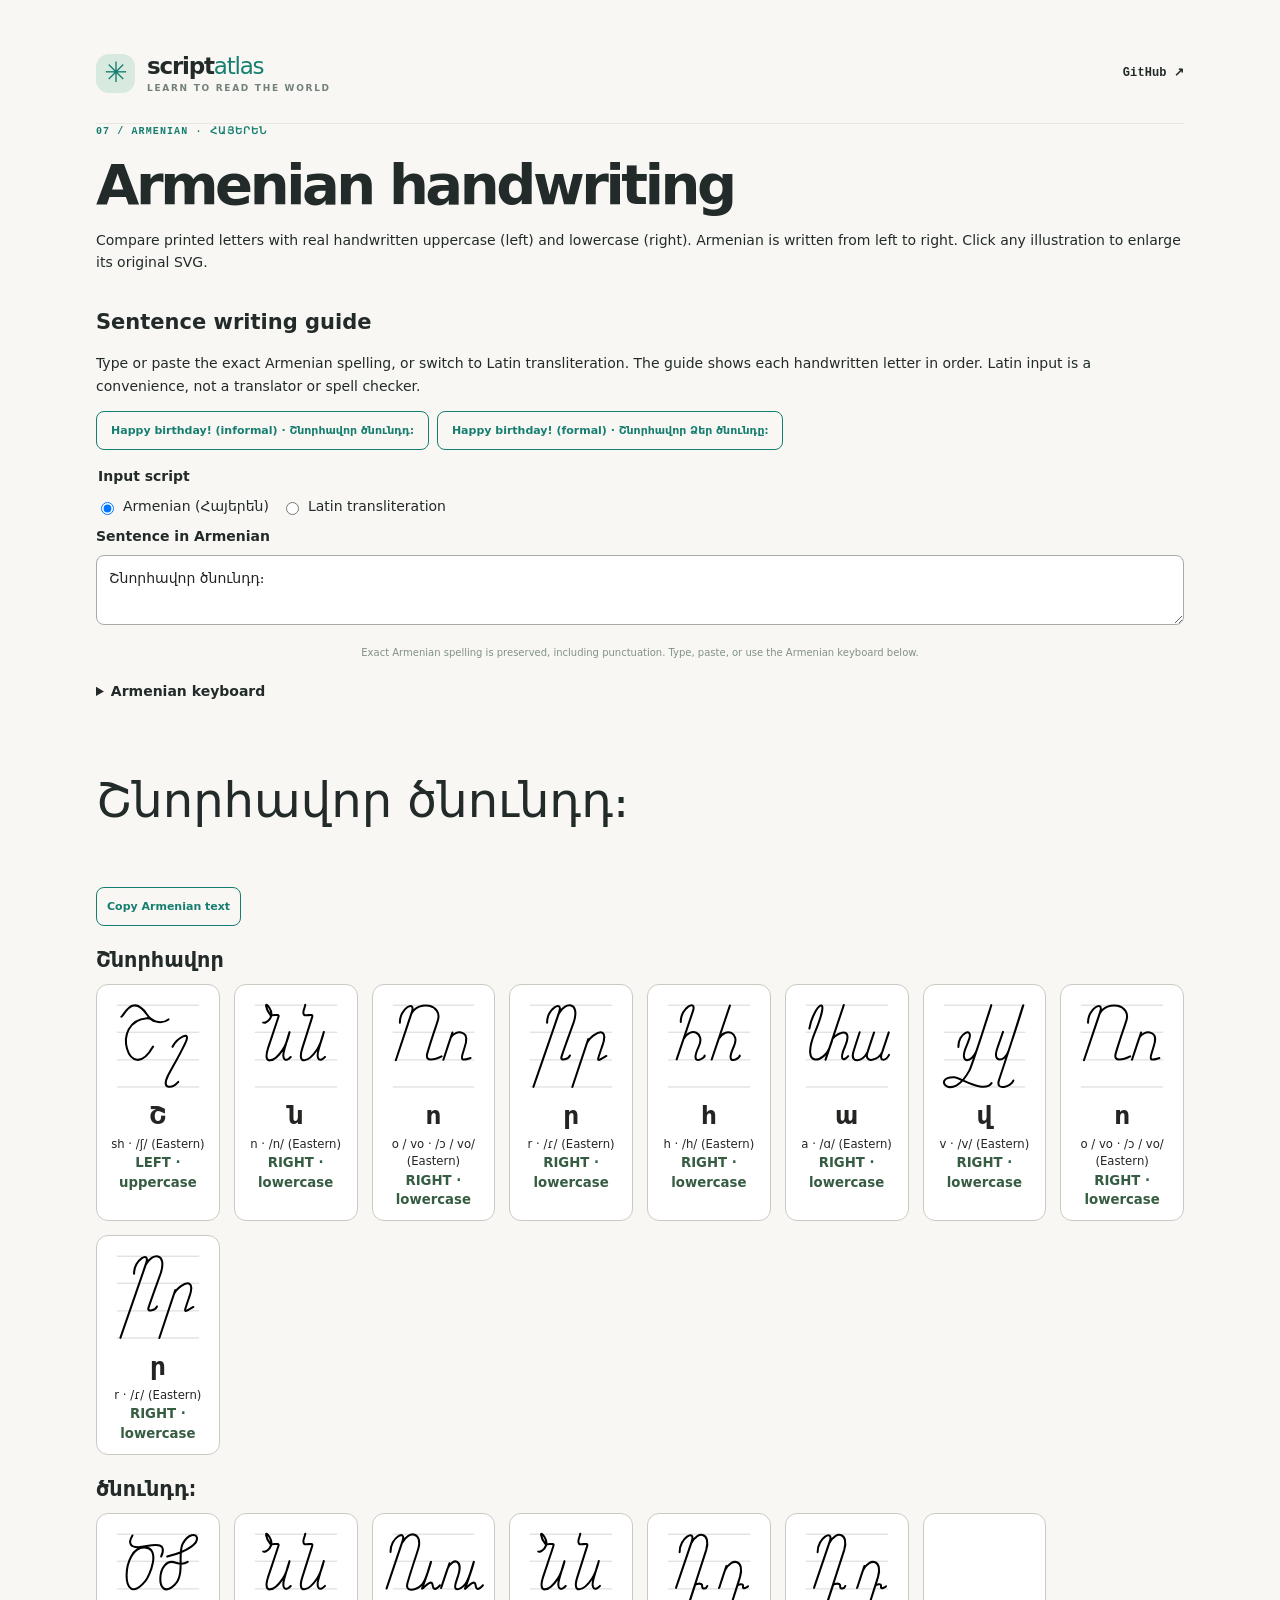
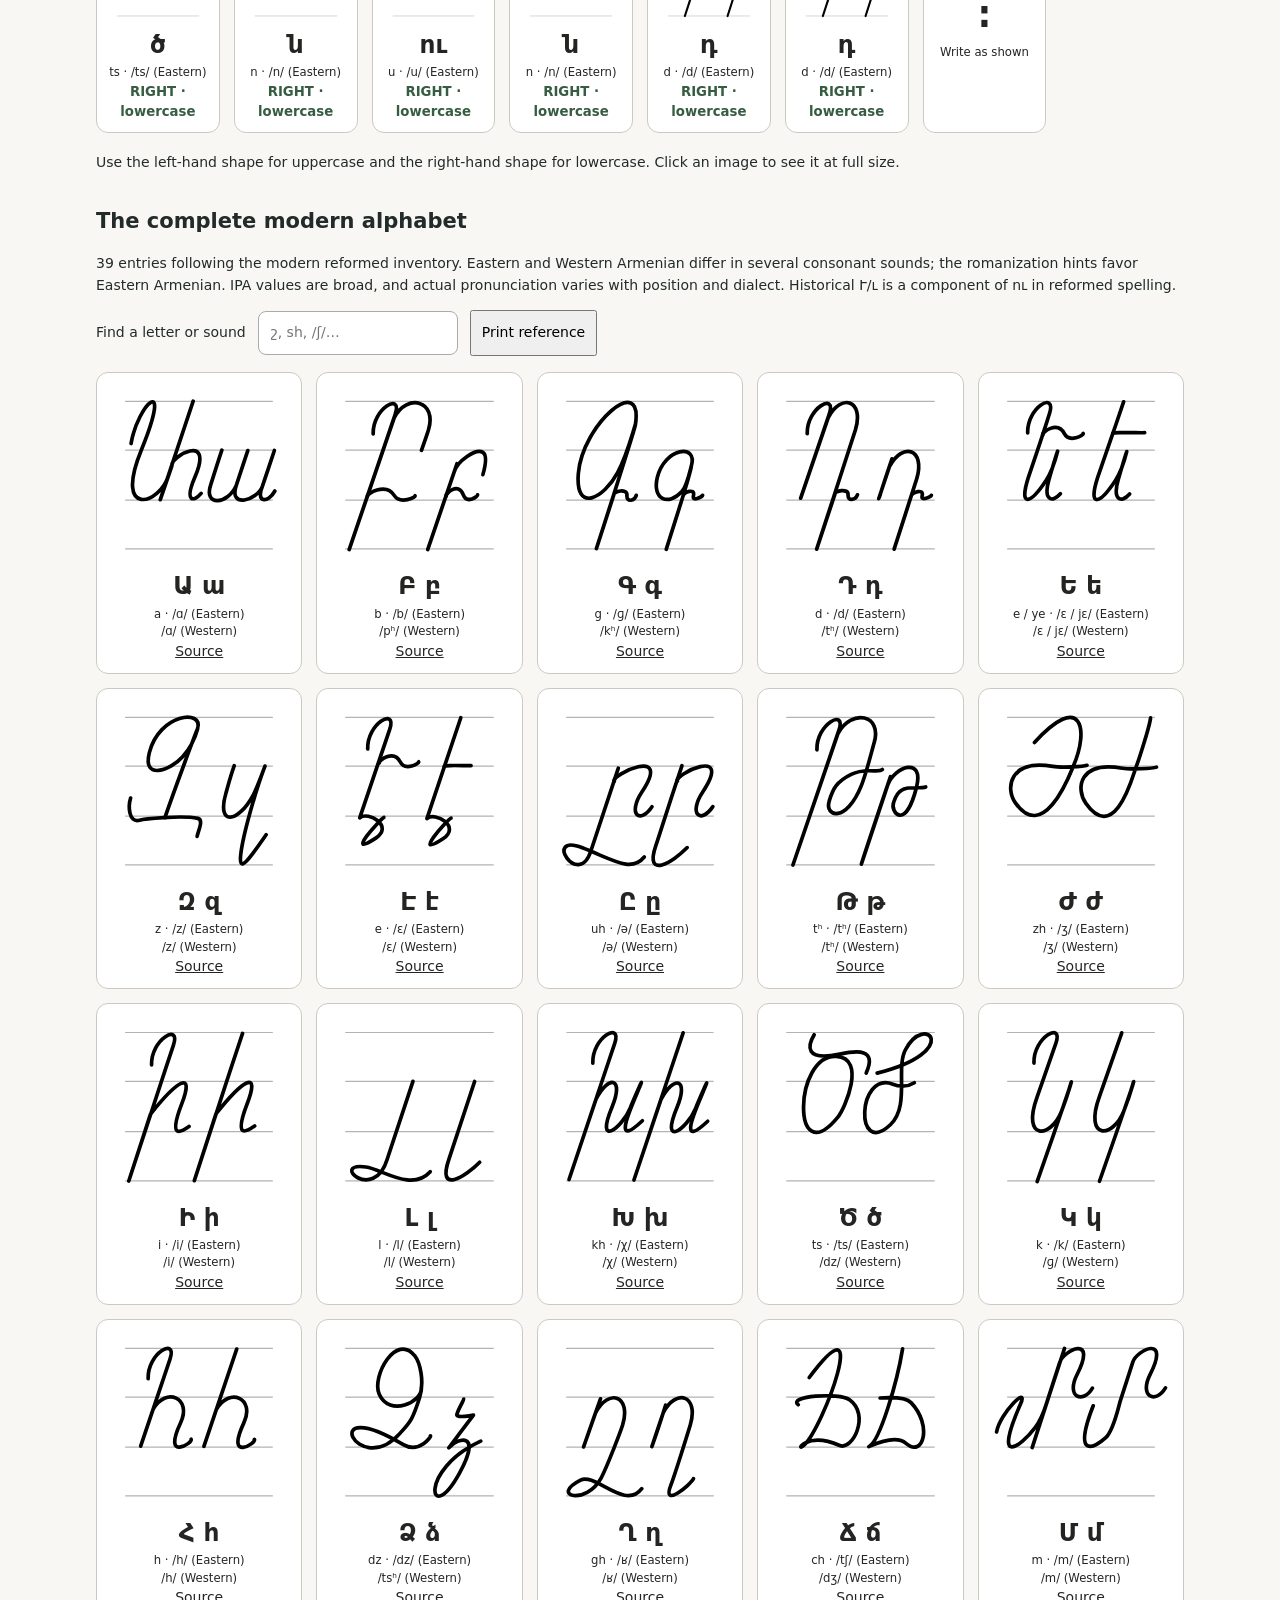
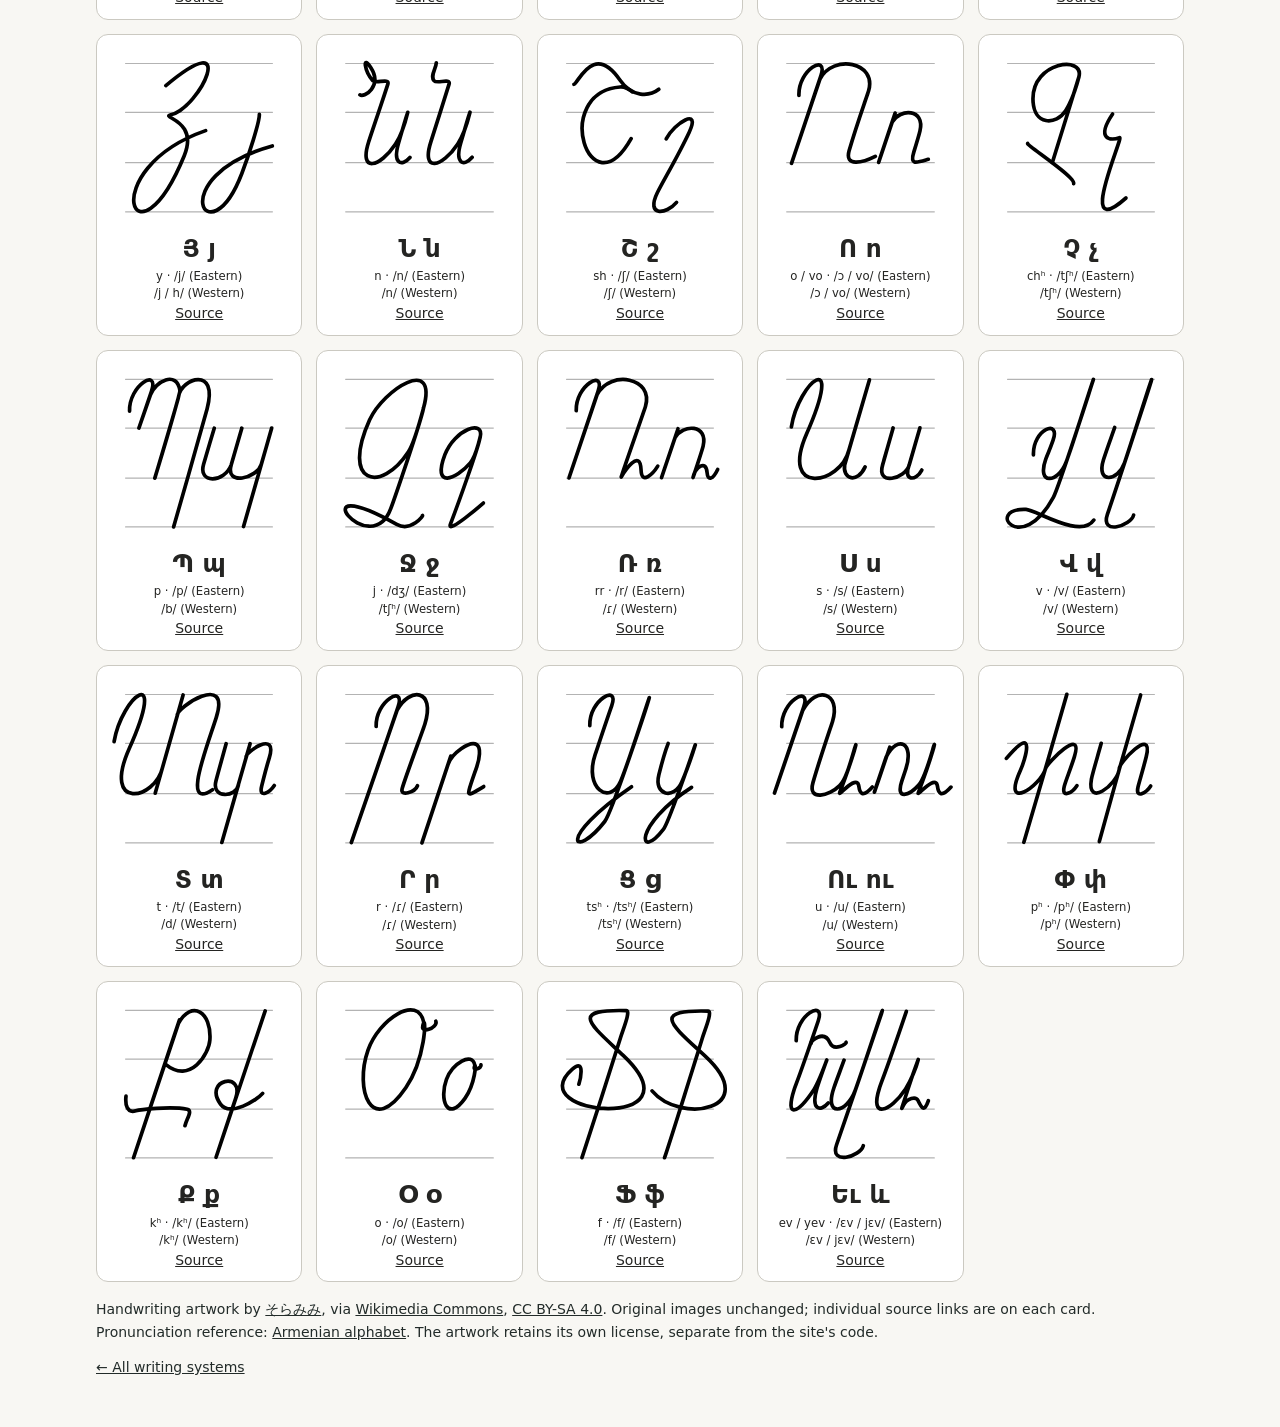
==== commit c3791a15: "Default Armenian writing guide to exact native text and add keyboard" ====
--- a/armenian/index.html
+++ b/armenian/index.html
@@ -22,6 +22,14 @@
   .hand-controls { display:flex; flex-wrap:wrap; gap:12px; align-items:center; }
   .hand-controls input { padding:10px 12px; border:1px solid #aaa; border-radius:8px; color:#222; background:white; min-width:0; }
   .hand-controls button { padding:10px; cursor:pointer; }
+  .input-mode { display:flex; flex-wrap:wrap; gap:12px; border:0; padding:0; margin:0; }
+  .input-mode legend { font-weight:600; margin-bottom:8px; }
+  .input-mode label { display:flex; align-items:center; gap:6px; cursor:pointer; }
+  .armenian-keys { display:grid; grid-template-columns:repeat(auto-fill,minmax(44px,1fr)); gap:6px; margin:10px 0; }
+  .armenian-keys button { min-height:44px; font-size:1.2rem; padding:4px; cursor:pointer; }
+  .armenian-keys .key-wide { grid-column:span 2; font-size:.9rem; }
+  .keyboard-controls { margin-top:10px; }
+  .guide-input .input-mode input, .keyboard-controls input { width:auto; padding:0; }
   .guide-presets { display:flex; flex-wrap:wrap; gap:8px; margin:14px 0; }
   .guide-presets button { padding:10px 14px; border-radius:8px; cursor:pointer; }
   .guide-input { display:grid; gap:8px; margin:16px 0; }
@@ -52,13 +60,24 @@
 <p>Compare printed letters with real handwritten uppercase (left) and lowercase (right). Armenian is written from left to right. Click any illustration to enlarge its original SVG.</p>
 <section aria-labelledby="writing-guide">
 <h2 id="writing-guide">Sentence writing guide</h2>
-<p>Type Armenian using Latin letters, or paste Armenian text. The guide shows each handwritten letter in order. This is a transliteration tool, not an English-to-Armenian translator.</p>
+<p>Type or paste the exact Armenian spelling, or switch to Latin transliteration. The guide shows each handwritten letter in order. Latin input is a convenience, not a translator or spell checker.</p>
 <div class="guide-presets" id="presets" aria-label="Example sentences"></div>
 <div class="guide-input">
-<label for="sentence"><strong>Sentence in Latin letters</strong></label>
-<textarea id="sentence" rows="2" maxlength="240" spellcheck="false" autocomplete="off" aria-describedby="roman-help" placeholder="Shnorhavor tsnundd."></textarea>
+<fieldset class="input-mode">
+<legend>Input script</legend>
+<label><input type="radio" name="input-mode" value="armenian" checked> Armenian (Հայերեն)</label>
+<label><input type="radio" name="input-mode" value="latin"> Latin transliteration</label>
+</fieldset>
+<label for="sentence"><strong id="sentence-label">Sentence in Armenian</strong></label>
+<textarea id="sentence" lang="hy" rows="2" maxlength="240" spellcheck="false" autocomplete="off" placeholder="Շնորհավոր ծնունդդ։"></textarea>
+<p id="input-help" class="tiny-note">Armenian mode preserves exactly what you type, including punctuation. Use the keyboard below if you don't have an Armenian keyboard installed.</p>
+<details id="armenian-keyboard" class="roman-help">
+<summary>Armenian keyboard</summary>
+<div class="hand-controls keyboard-controls"><label><input type="checkbox" id="keyboard-uppercase"> Uppercase</label><button type="button" class="secondary-btn" id="keyboard-backspace">⌫ Backspace</button></div>
+<div class="armenian-keys" id="armenian-keys" aria-label="Armenian alphabet keyboard"></div>
+</details>
 </div>
-<details id="roman-help" class="roman-help">
+<details id="roman-help" class="roman-help" hidden>
 <summary>Transliteration key &amp; spelling tips</summary>
 <p>These are Eastern Armenian letter-by-letter conventions, not automatic phonetic spelling. Capitalize a Latin letter or digraph to get its uppercase Armenian form. At the start of a word, <code>ye</code> and <code>vo</code> give ե and ո. A period becomes the Armenian full stop (։).</p>
 <div id="roman-key" class="roman-key"></div>
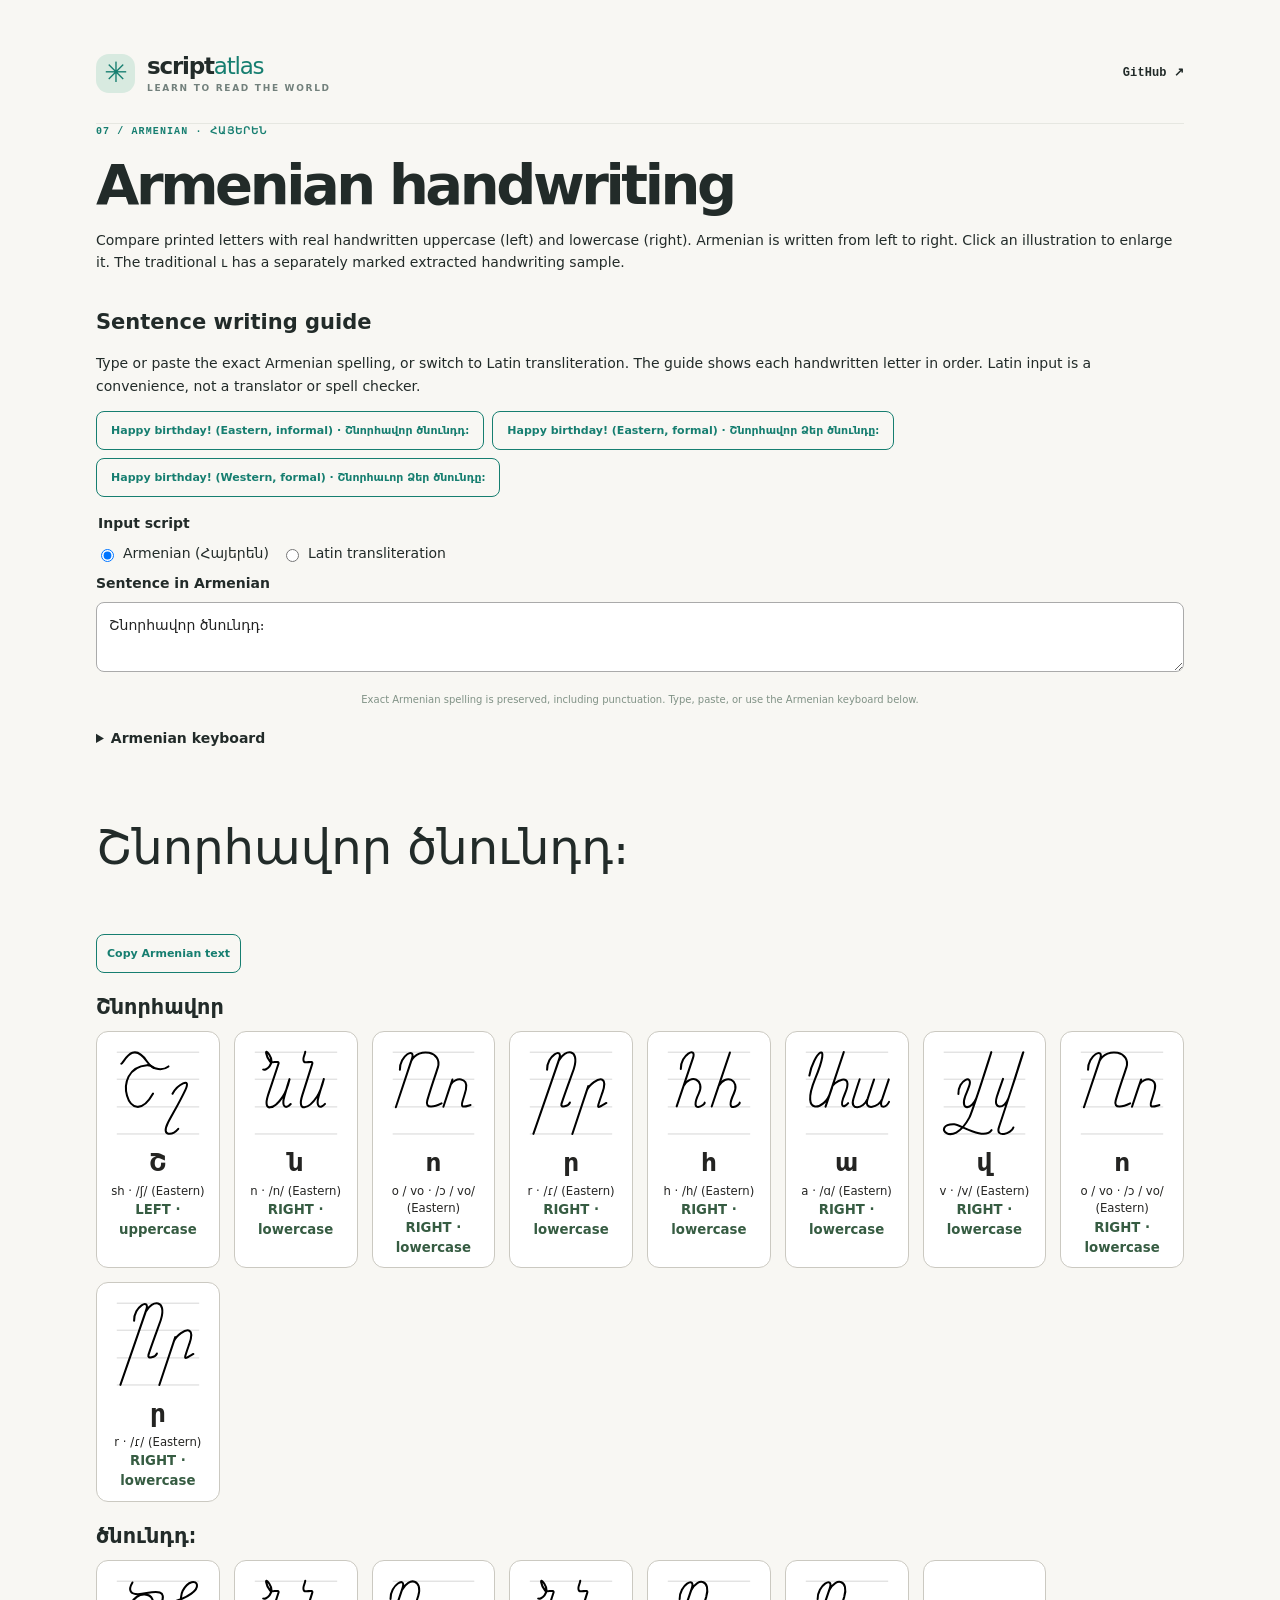
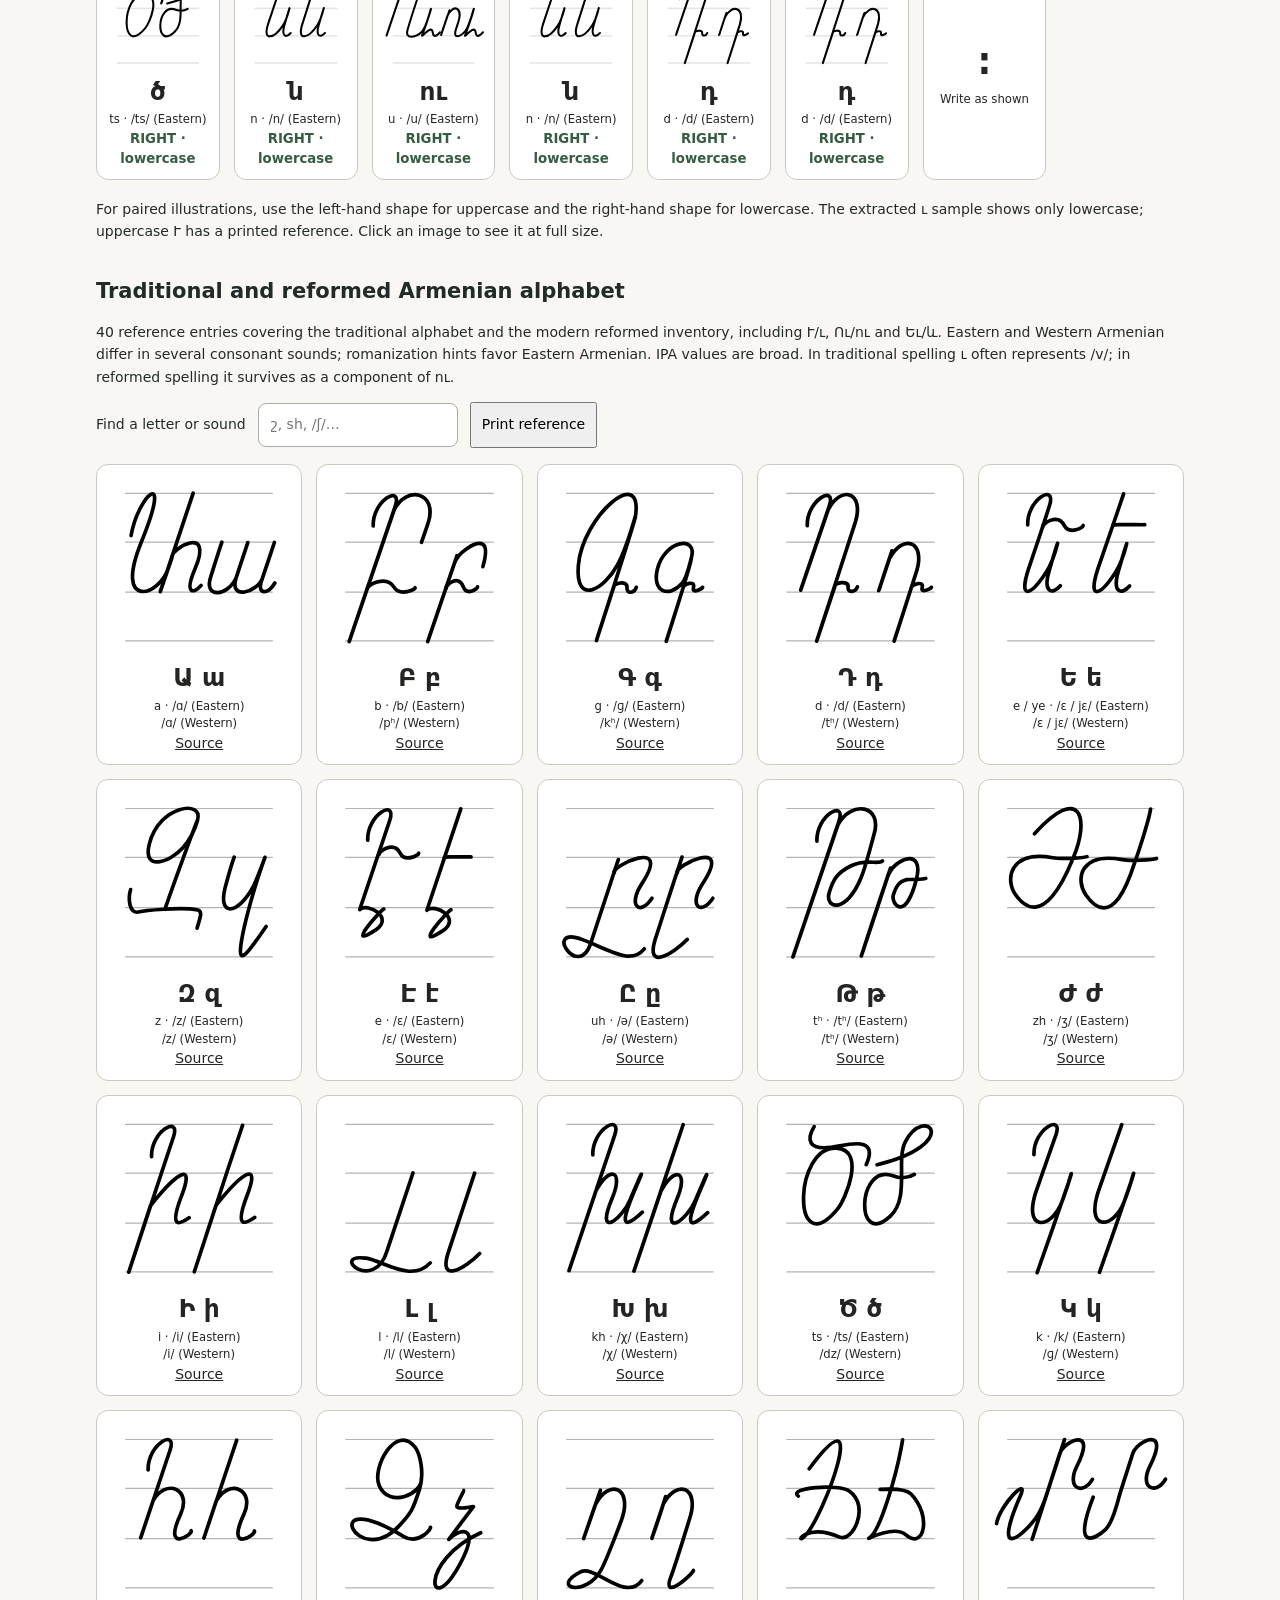
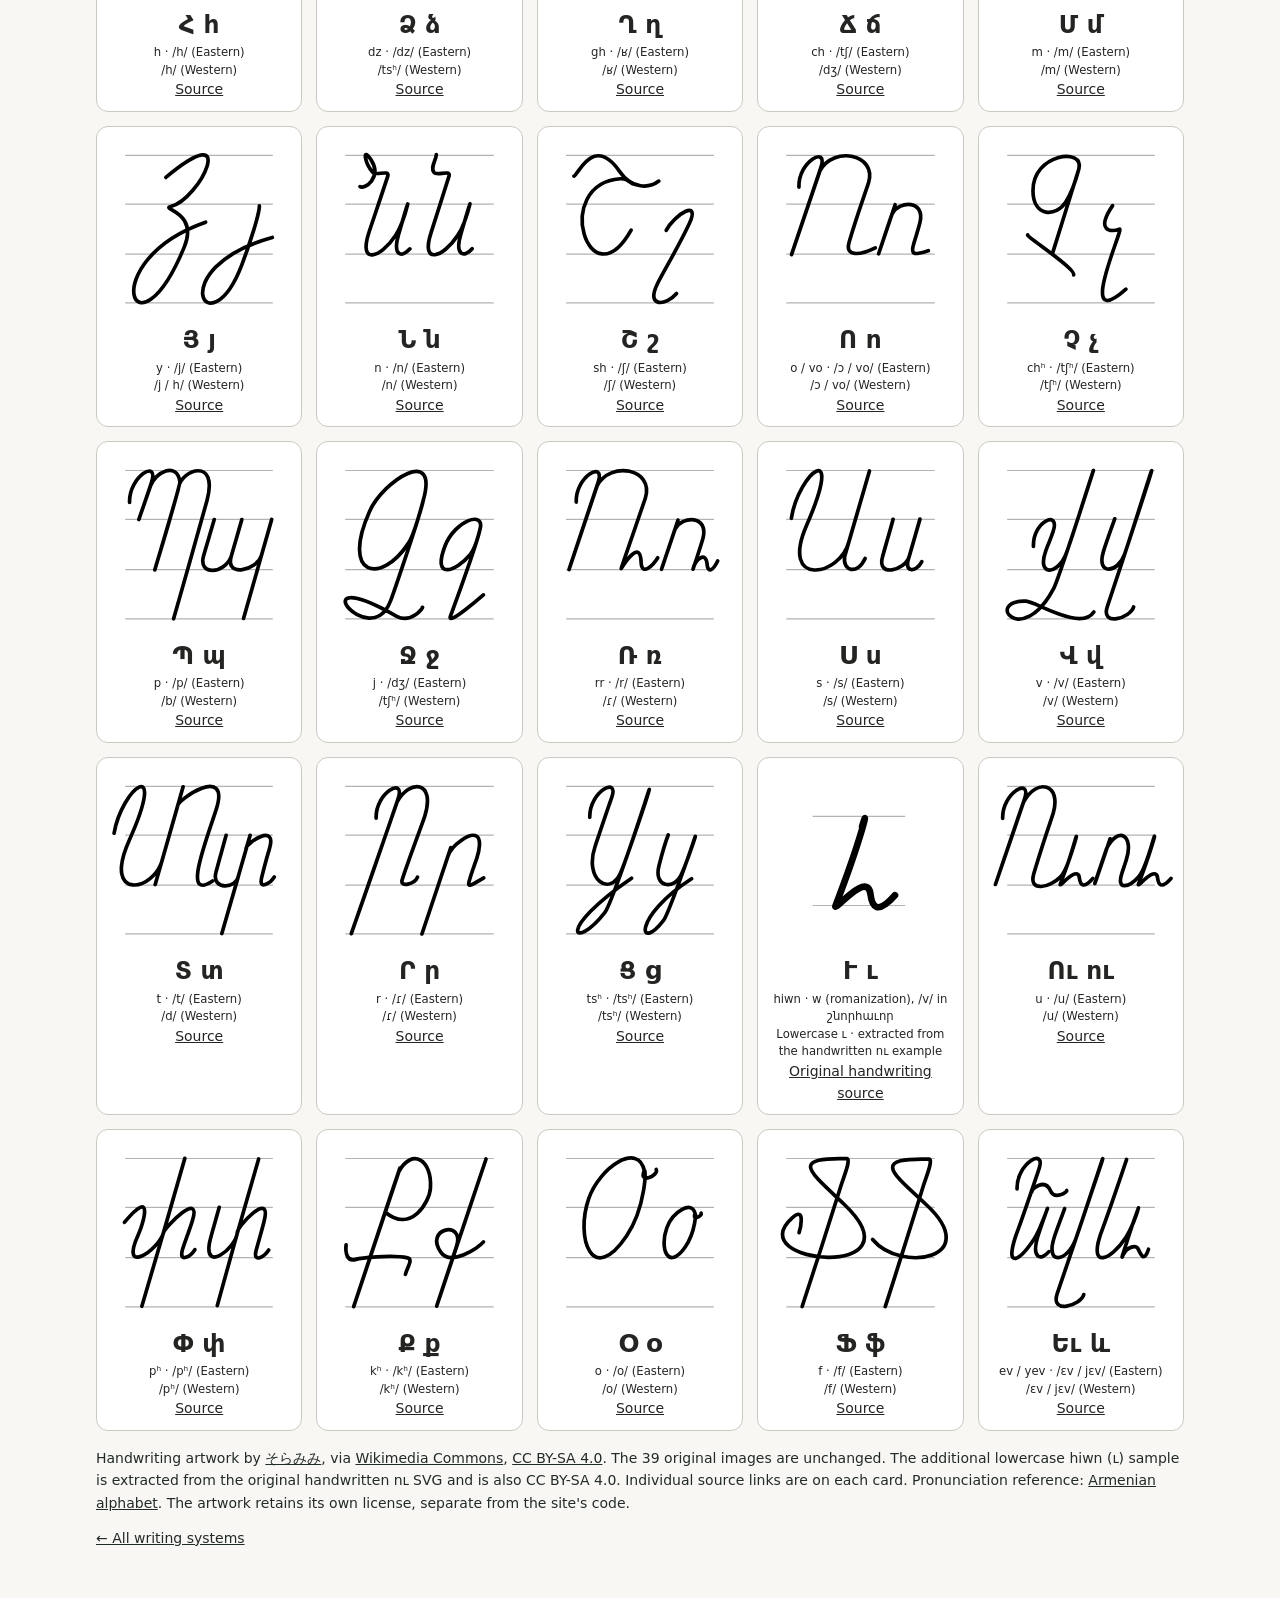
==== commit e2690845: "Add Western Armenian birthday preset and traditional hiwn reference" ====
--- a/armenian/index.html
+++ b/armenian/index.html
@@ -30,6 +30,8 @@
   .armenian-keys .key-wide { grid-column:span 2; font-size:.9rem; }
   .keyboard-controls { margin-top:10px; }
   .guide-input .input-mode input, .keyboard-controls input { width:auto; padding:0; }
+  .hiwn-printed { display:grid; place-items:center; aspect-ratio:1; font-size:4rem; }
+  .hand-card img.hiwn-image { object-fit:contain; }
   .guide-presets { display:flex; flex-wrap:wrap; gap:8px; margin:14px 0; }
   .guide-presets button { padding:10px 14px; border-radius:8px; cursor:pointer; }
   .guide-input { display:grid; gap:8px; margin:16px 0; }
@@ -57,7 +59,7 @@
 <main>
 <p class="kicker">07 / ARMENIAN · ՀԱՅԵՐԵՆ</p>
 <h1>Armenian handwriting</h1>
-<p>Compare printed letters with real handwritten uppercase (left) and lowercase (right). Armenian is written from left to right. Click any illustration to enlarge its original SVG.</p>
+<p>Compare printed letters with real handwritten uppercase (left) and lowercase (right). Armenian is written from left to right. Click an illustration to enlarge it. The traditional ւ has a separately marked extracted handwriting sample.</p>
 <section aria-labelledby="writing-guide">
 <h2 id="writing-guide">Sentence writing guide</h2>
 <p>Type or paste the exact Armenian spelling, or switch to Latin transliteration. The guide shows each handwritten letter in order. Latin input is a convenience, not a translator or spell checker.</p>
@@ -81,23 +83,23 @@
 <summary>Transliteration key &amp; spelling tips</summary>
 <p>These are Eastern Armenian letter-by-letter conventions, not automatic phonetic spelling. Capitalize a Latin letter or digraph to get its uppercase Armenian form. At the start of a word, <code>ye</code> and <code>vo</code> give ե and ո. A period becomes the Armenian full stop (։).</p>
 <div id="roman-key" class="roman-key"></div>
-<p>Use <code>ch'</code>, <code>ts'</code>, <code>t'</code>, <code>p'</code>, <code>k'</code> for aspirated consonants. <code>uh</code> (or ë) writes ը; <code>eh</code> writes է; <code>oh</code> writes օ; <code>ew</code> writes և. <code>u</code> writes the two-character vowel ու. For ambiguous spellings, type or paste the exact Armenian letter. Spoken vowels may be unwritten, so check unfamiliar words against a dictionary.</p>
+<p>Use <code>ch'</code>, <code>ts'</code>, <code>t'</code>, <code>p'</code>, <code>k'</code> for aspirated consonants. <code>uh</code> (or ë) writes ը; <code>eh</code> writes է; <code>oh</code> writes օ; <code>ew</code> writes և. <code>u</code> writes the two-character vowel ու; <code>w</code> writes traditional ւ. For ambiguous spellings, type or paste the exact Armenian letter. Spoken vowels may be unwritten, so check unfamiliar words against a dictionary.</p>
 </details>
 <p class="phrase" lang="hy" id="sentence-preview" aria-live="polite"></p>
 <p id="sentence-warning" role="status" hidden></p>
 <div class="hand-controls"><button type="button" class="secondary-btn" id="copy-sentence">Copy Armenian text</button><span id="copy-status" role="status"></span></div>
 <div id="sentence-guide"></div>
-<p>Use the left-hand shape for uppercase and the right-hand shape for lowercase. Click an image to see it at full size.</p>
+<p>For paired illustrations, use the left-hand shape for uppercase and the right-hand shape for lowercase. The extracted ւ sample shows only lowercase; uppercase Ւ has a printed reference. Click an image to see it at full size.</p>
 </section>
 <section aria-labelledby="alphabet">
-<h2 id="alphabet">The complete modern alphabet</h2>
-<p>39 entries following the modern reformed inventory. Eastern and Western Armenian differ in several consonant sounds; the romanization hints favor Eastern Armenian. IPA values are broad, and actual pronunciation varies with position and dialect. Historical Ւ/ւ is a component of ու in reformed spelling.</p>
+<h2 id="alphabet">Traditional and reformed Armenian alphabet</h2>
+<p>40 reference entries covering the traditional alphabet and the modern reformed inventory, including Ւ/ւ, Ու/ու and Եւ/և. Eastern and Western Armenian differ in several consonant sounds; romanization hints favor Eastern Armenian. IPA values are broad. In traditional spelling ւ often represents /v/; in reformed spelling it survives as a component of ու.</p>
 <div class="hand-controls"><label for="filter">Find a letter or sound</label><input type="search" id="filter" placeholder="շ, sh, /ʃ/…"><button type="button" id="print">Print reference</button></div>
 <div id="alphabet-grid" class="hand-grid"></div>
 <p id="empty" hidden>No matching letters.</p>
 </section>
 <footer>
-<p>Handwriting artwork by <a href="https://commons.wikimedia.org/wiki/User:%E3%81%9D%E3%82%89%E3%81%BF%E3%81%BF">そらみみ</a>, via <a href="https://commons.wikimedia.org/wiki/Category:Armenian_handwritten_upper-_and_lower-case_pairs_with_font_lines">Wikimedia Commons</a>, <a href="https://creativecommons.org/licenses/by-sa/4.0/">CC BY-SA 4.0</a>. Original images unchanged; individual source links are on each card. Pronunciation reference: <a href="https://en.wikipedia.org/wiki/Armenian_alphabet#Alphabet">Armenian alphabet</a>. The artwork retains its own license, separate from the site's code.</p>
+<p>Handwriting artwork by <a href="https://commons.wikimedia.org/wiki/User:%E3%81%9D%E3%82%89%E3%81%BF%E3%81%BF">そらみみ</a>, via <a href="https://commons.wikimedia.org/wiki/Category:Armenian_handwritten_upper-_and_lower-case_pairs_with_font_lines">Wikimedia Commons</a>, <a href="https://creativecommons.org/licenses/by-sa/4.0/">CC BY-SA 4.0</a>. The 39 original images are unchanged. The additional lowercase hiwn (ւ) sample is extracted from the original handwritten ու SVG and is also CC BY-SA 4.0. Individual source links are on each card. Pronunciation reference: <a href="https://en.wikipedia.org/wiki/Armenian_alphabet#Alphabet">Armenian alphabet</a>. The artwork retains its own license, separate from the site's code.</p>
 <a class="back-link" href="../">← All writing systems</a>
 </footer>
 </main></div>
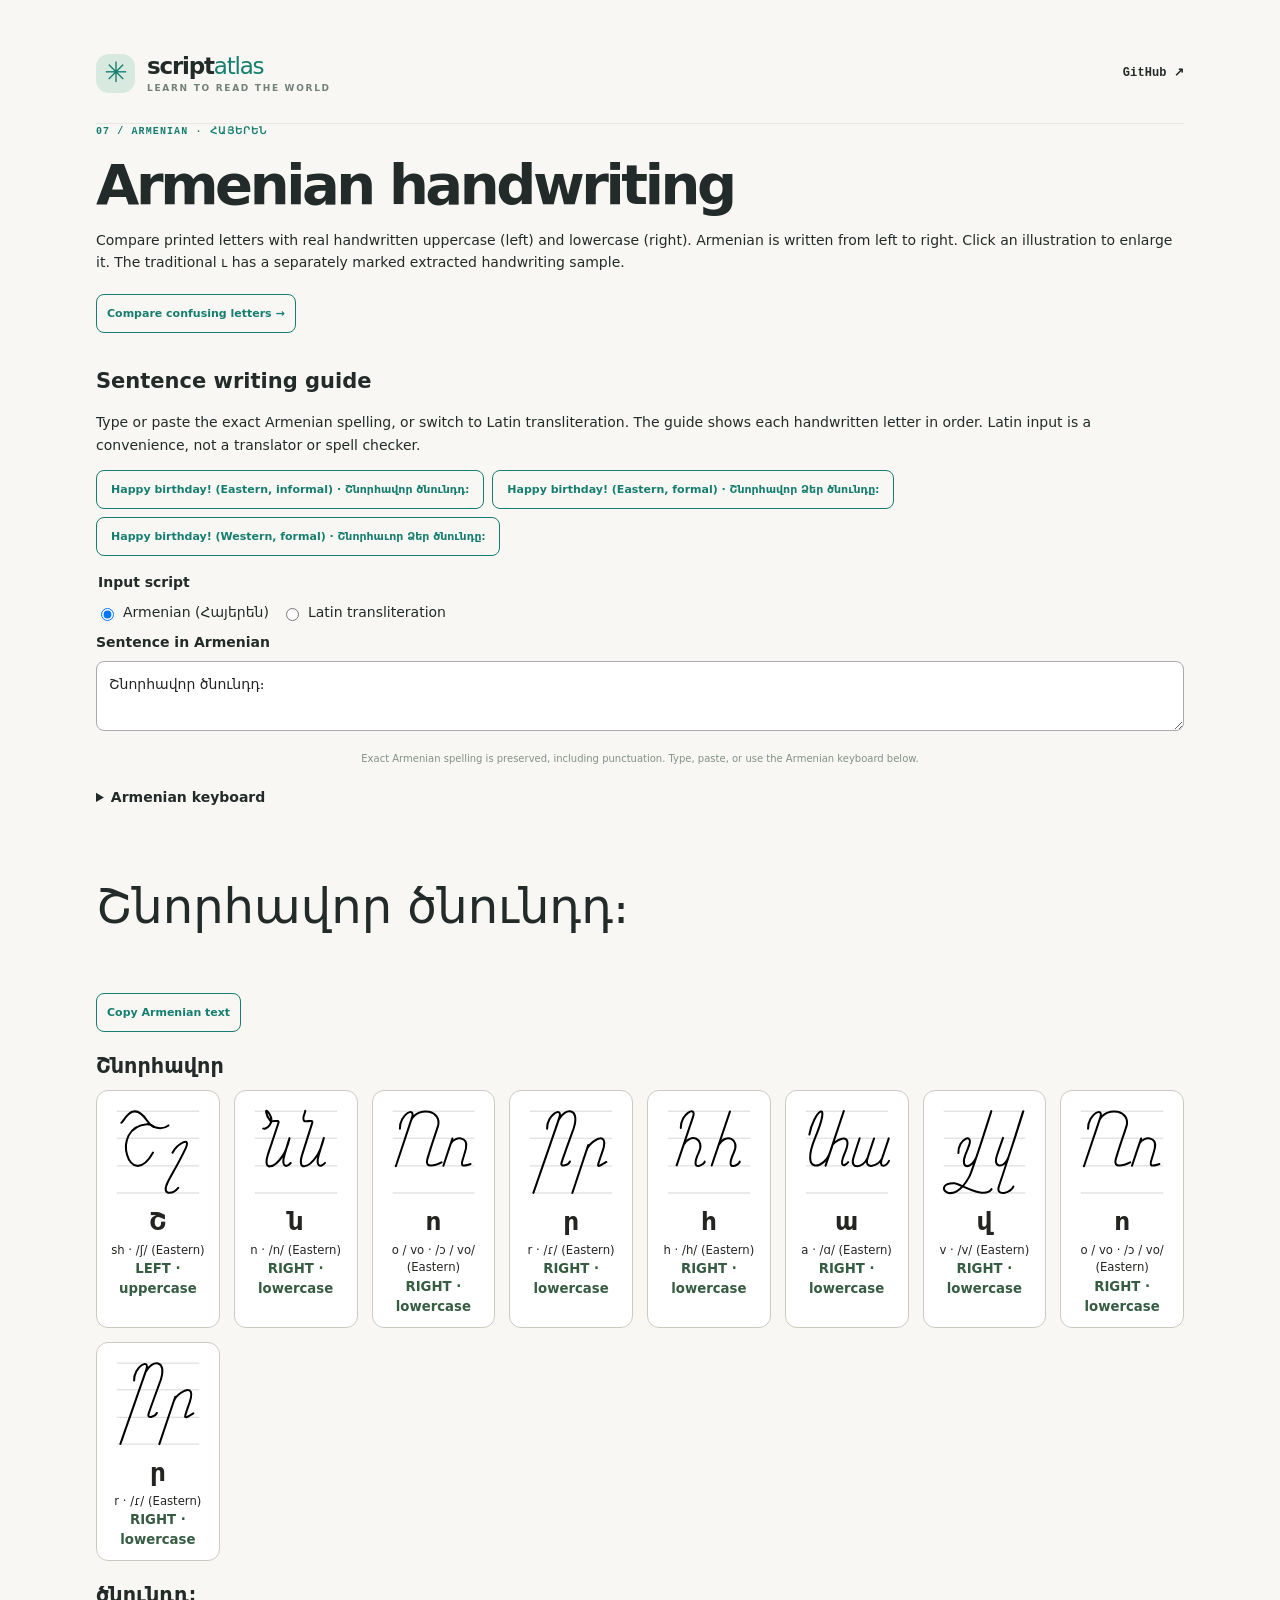
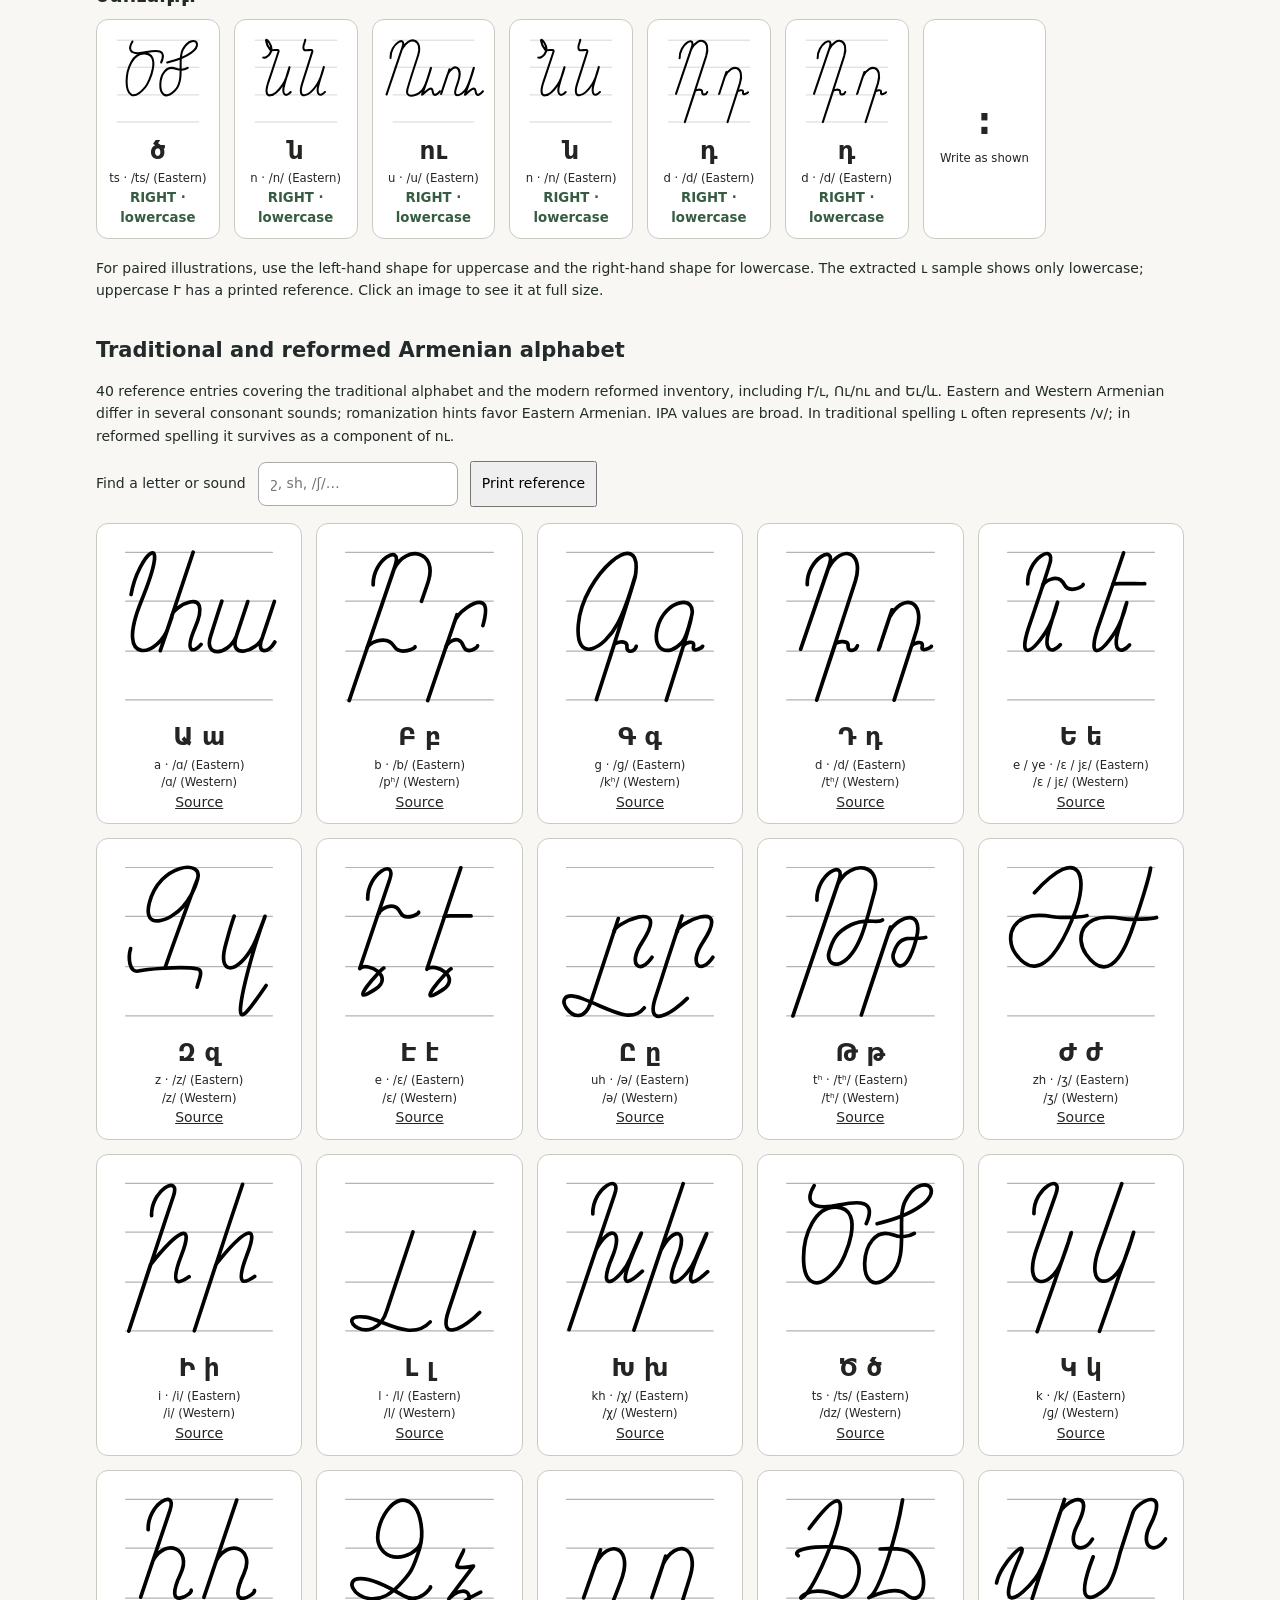
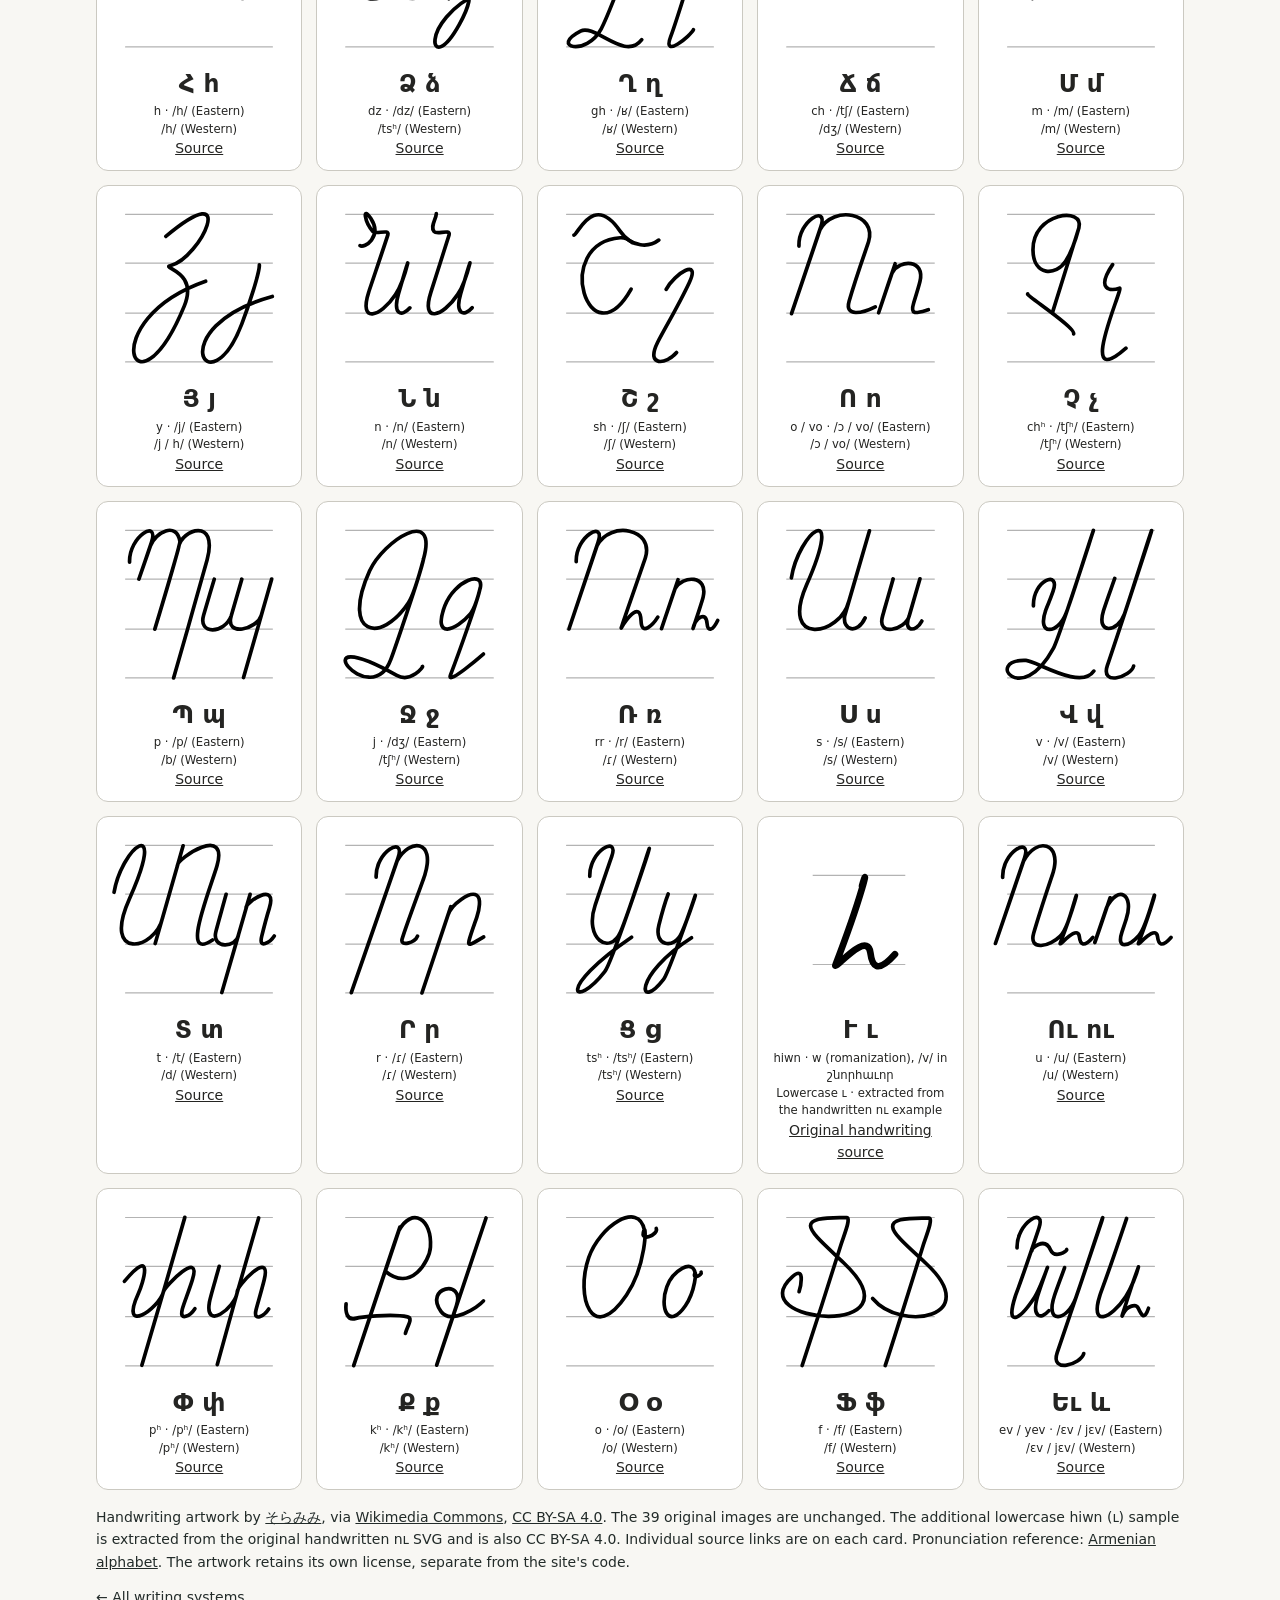
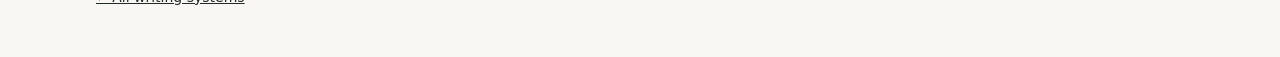
==== commit e9ae0527: "Add Armenian look-alike handwriting comparison page" ====
--- a/armenian/index.html
+++ b/armenian/index.html
@@ -60,6 +60,7 @@
 <p class="kicker">07 / ARMENIAN · ՀԱՅԵՐԵՆ</p>
 <h1>Armenian handwriting</h1>
 <p>Compare printed letters with real handwritten uppercase (left) and lowercase (right). Armenian is written from left to right. Click an illustration to enlarge it. The traditional ւ has a separately marked extracted handwriting sample.</p>
+<nav aria-label="Armenian study pages" style="margin:20px 0"><a class="secondary-btn" href="confusing-letters/" style="display:inline-block;text-decoration:none">Compare confusing letters →</a></nav>
 <section aria-labelledby="writing-guide">
 <h2 id="writing-guide">Sentence writing guide</h2>
 <p>Type or paste the exact Armenian spelling, or switch to Latin transliteration. The guide shows each handwritten letter in order. Latin input is a convenience, not a translator or spell checker.</p>
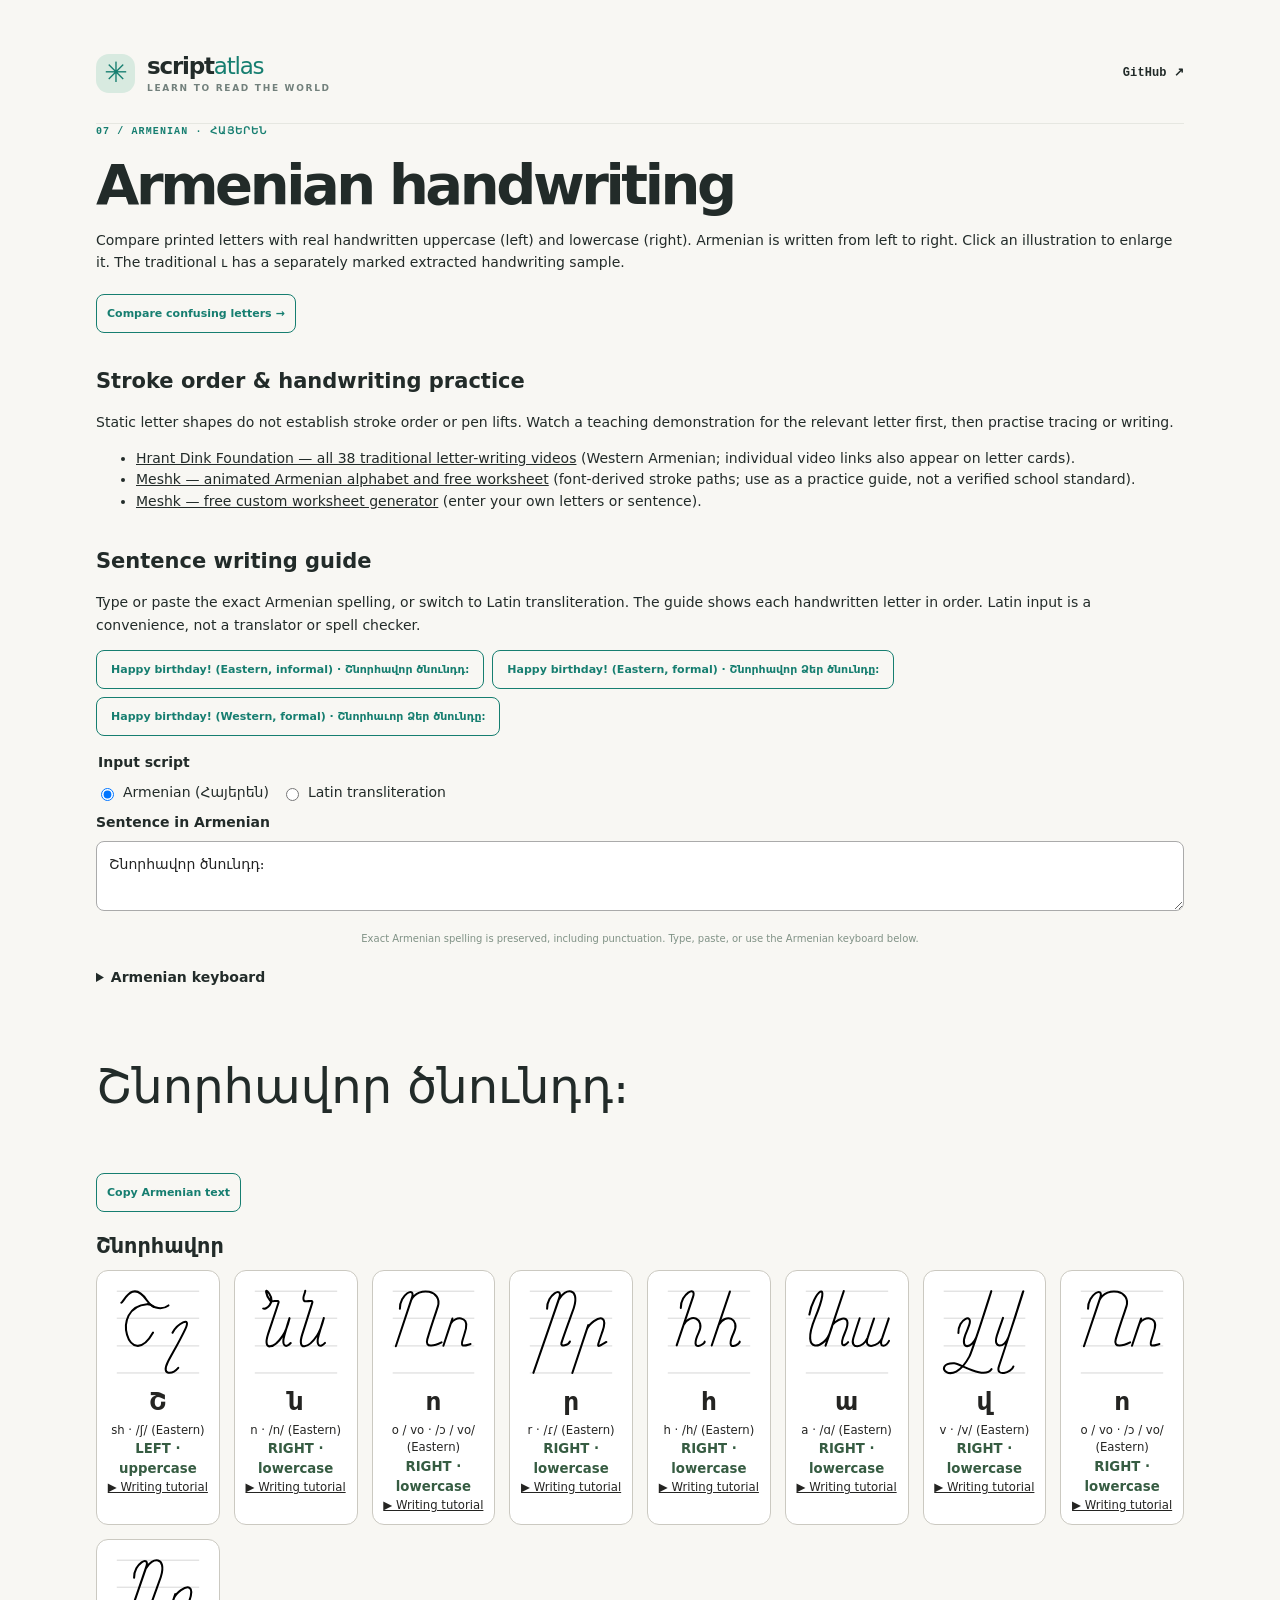
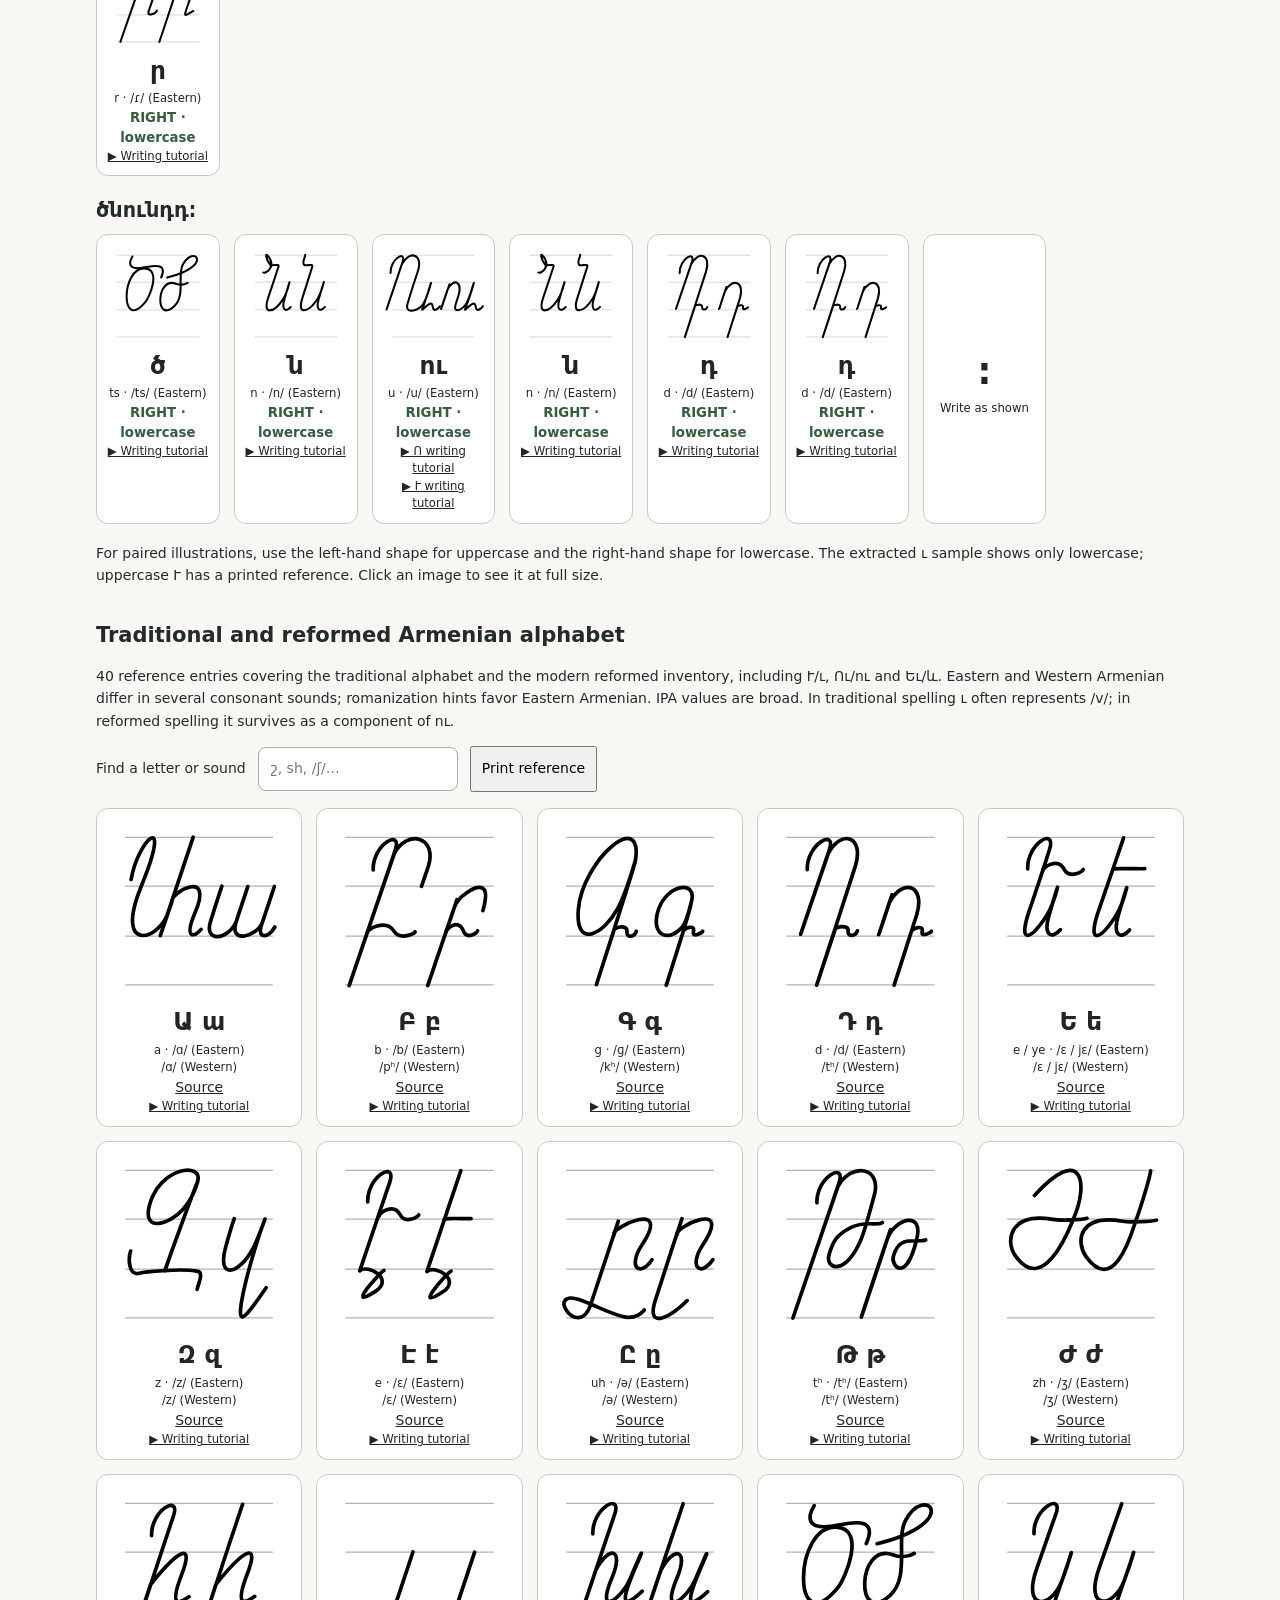
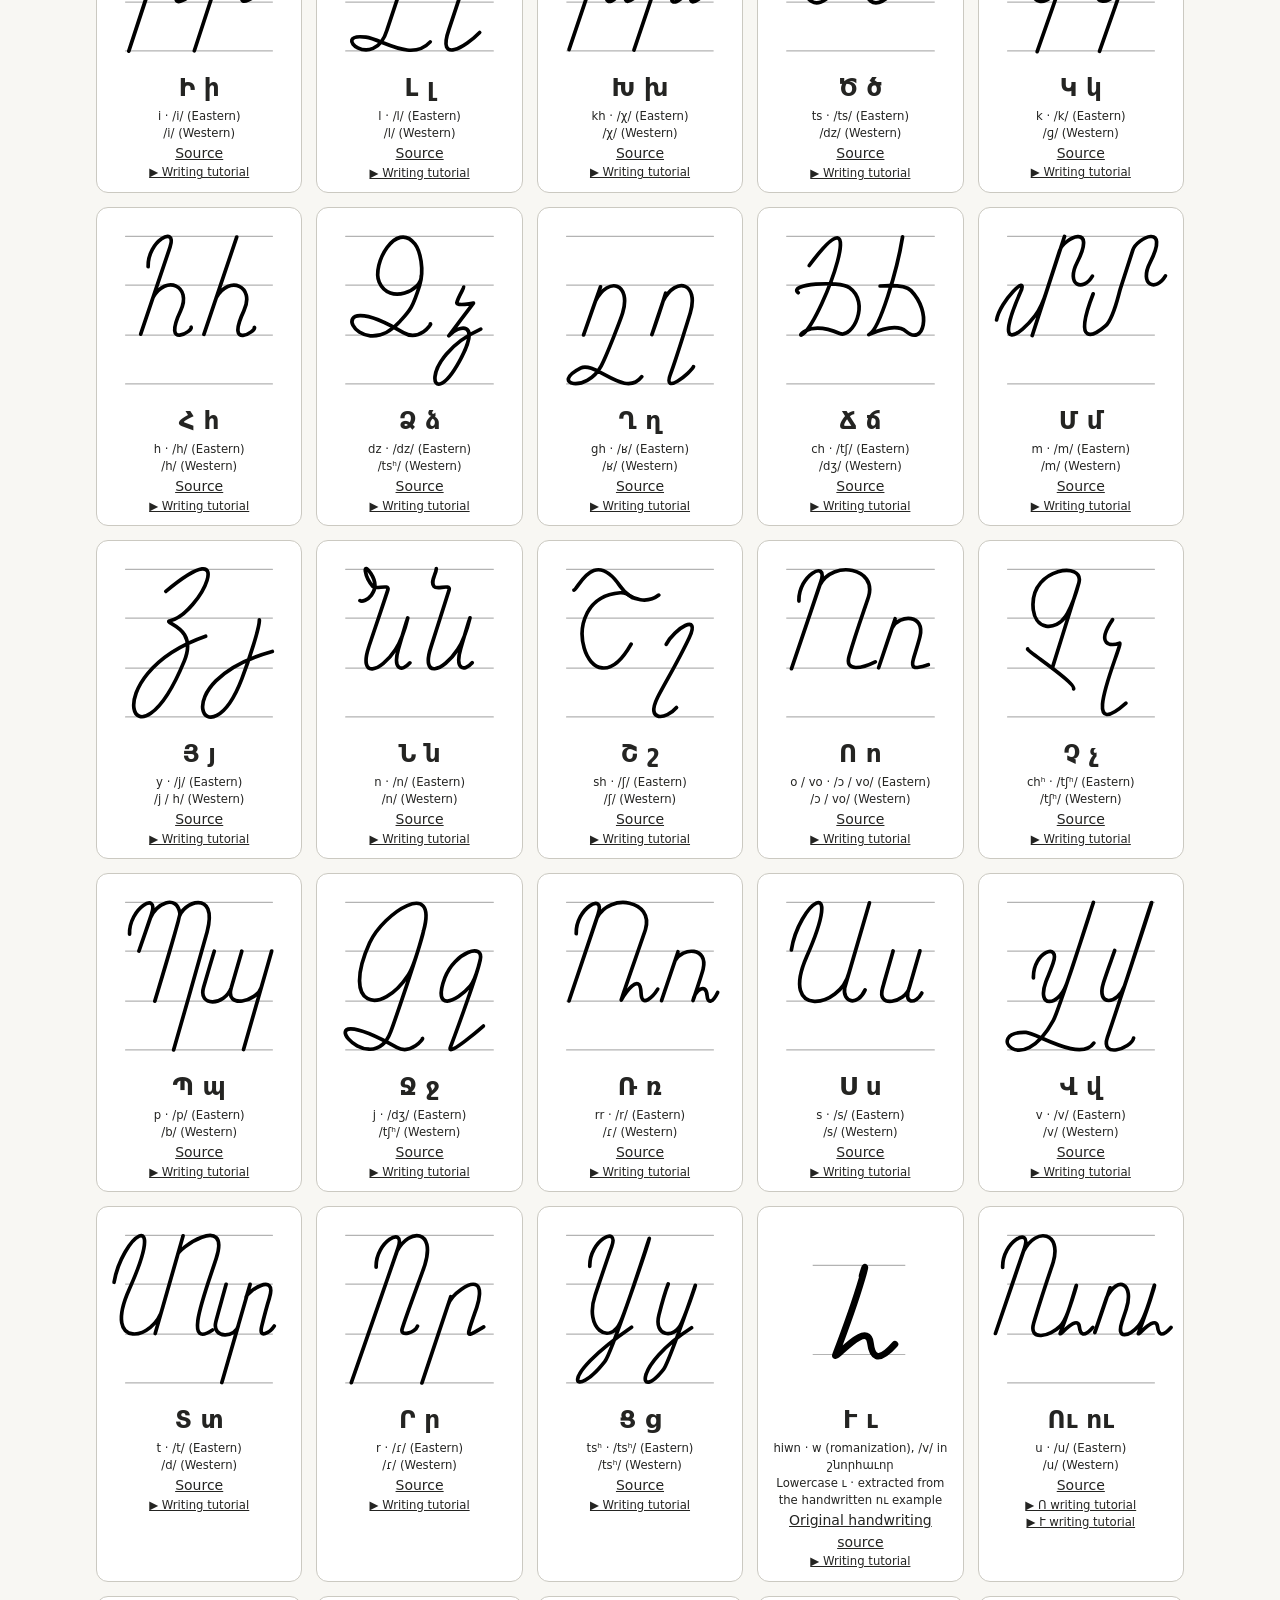
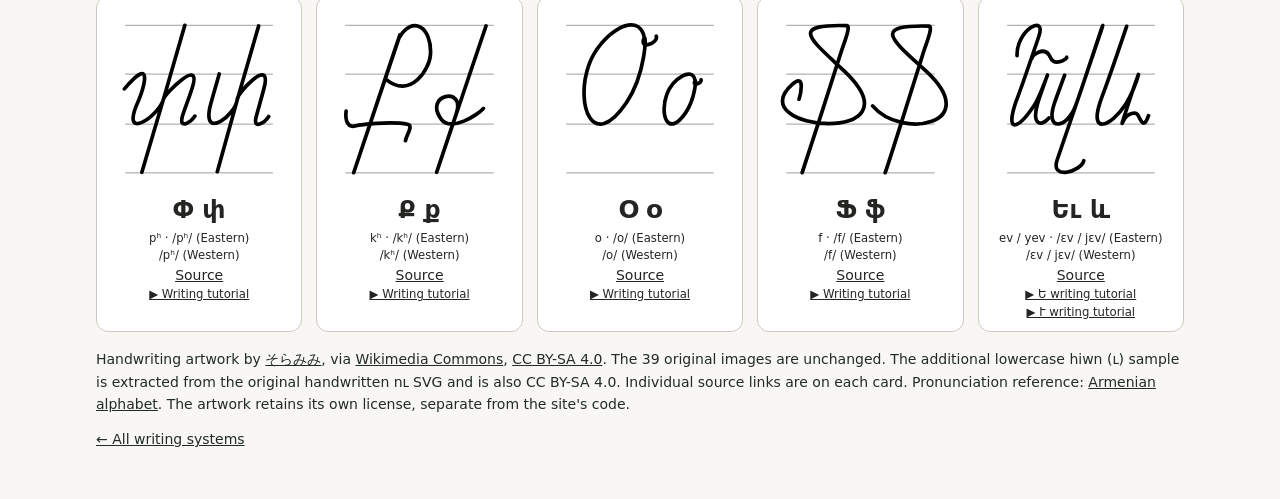
==== commit 391e695c: "Document handwriting resources and link Western Armenian letter tutorials" ====
--- a/armenian/index.html
+++ b/armenian/index.html
@@ -51,6 +51,7 @@
   @media(max-width:420px){.hand-grid{grid-template-columns:repeat(2,minmax(0,1fr));gap:8px}.hand-card{padding:6px}}
   @media print { .hand-controls, .site-header, .back-link {display:none!important} .hand-card {break-inside:avoid} .hand-grid {grid-template-columns:repeat(5,1fr)} }
 </style>
+<script src="tutorials.js" defer></script>
 <script src="handwriting.js" defer></script>
 </head>
 <body>
@@ -61,6 +62,15 @@
 <h1>Armenian handwriting</h1>
 <p>Compare printed letters with real handwritten uppercase (left) and lowercase (right). Armenian is written from left to right. Click an illustration to enlarge it. The traditional ւ has a separately marked extracted handwriting sample.</p>
 <nav aria-label="Armenian study pages" style="margin:20px 0"><a class="secondary-btn" href="confusing-letters/" style="display:inline-block;text-decoration:none">Compare confusing letters →</a></nav>
+<section aria-labelledby="handwriting-resources" style="margin:20px 0 30px">
+<h2 id="handwriting-resources">Stroke order &amp; handwriting practice</h2>
+<p>Static letter shapes do not establish stroke order or pen lifts. Watch a teaching demonstration for the relevant letter first, then practise tracing or writing.</p>
+<ul>
+<li><a href="https://hrantdink.org/en/bolis/activities/projects/western-armenian-program/2669-ayppenaraneng" target="_blank" rel="noopener">Hrant Dink Foundation — all 38 traditional letter-writing videos</a> (Western Armenian; individual video links also appear on letter cards).</li>
+<li><a href="https://trymeshk.com/writing-systems/armenian" target="_blank" rel="noopener">Meshk — animated Armenian alphabet and free worksheet</a> (font-derived stroke paths; use as a practice guide, not a verified school standard).</li>
+<li><a href="https://trymeshk.com/handwriting-worksheet-generator" target="_blank" rel="noopener">Meshk — free custom worksheet generator</a> (enter your own letters or sentence).</li>
+</ul>
+</section>
 <section aria-labelledby="writing-guide">
 <h2 id="writing-guide">Sentence writing guide</h2>
 <p>Type or paste the exact Armenian spelling, or switch to Latin transliteration. The guide shows each handwritten letter in order. Latin input is a convenience, not a translator or spell checker.</p>
